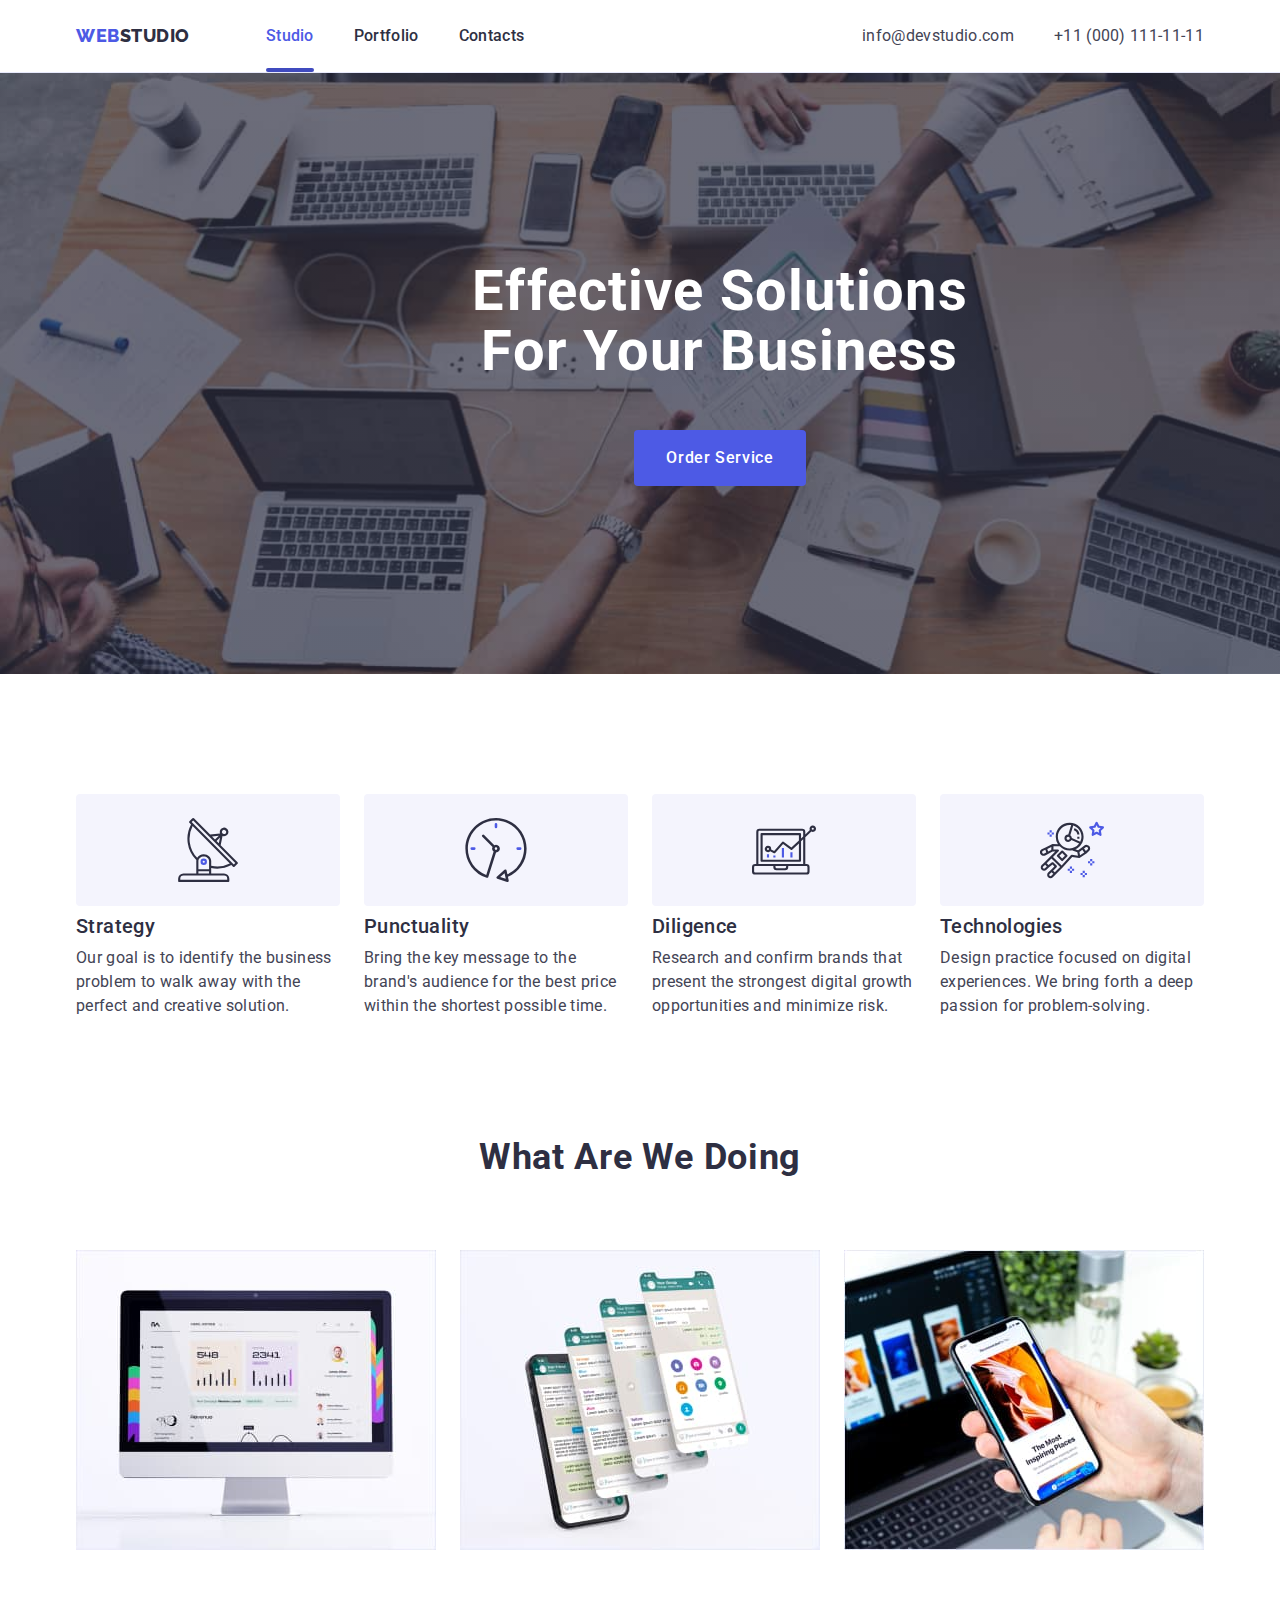
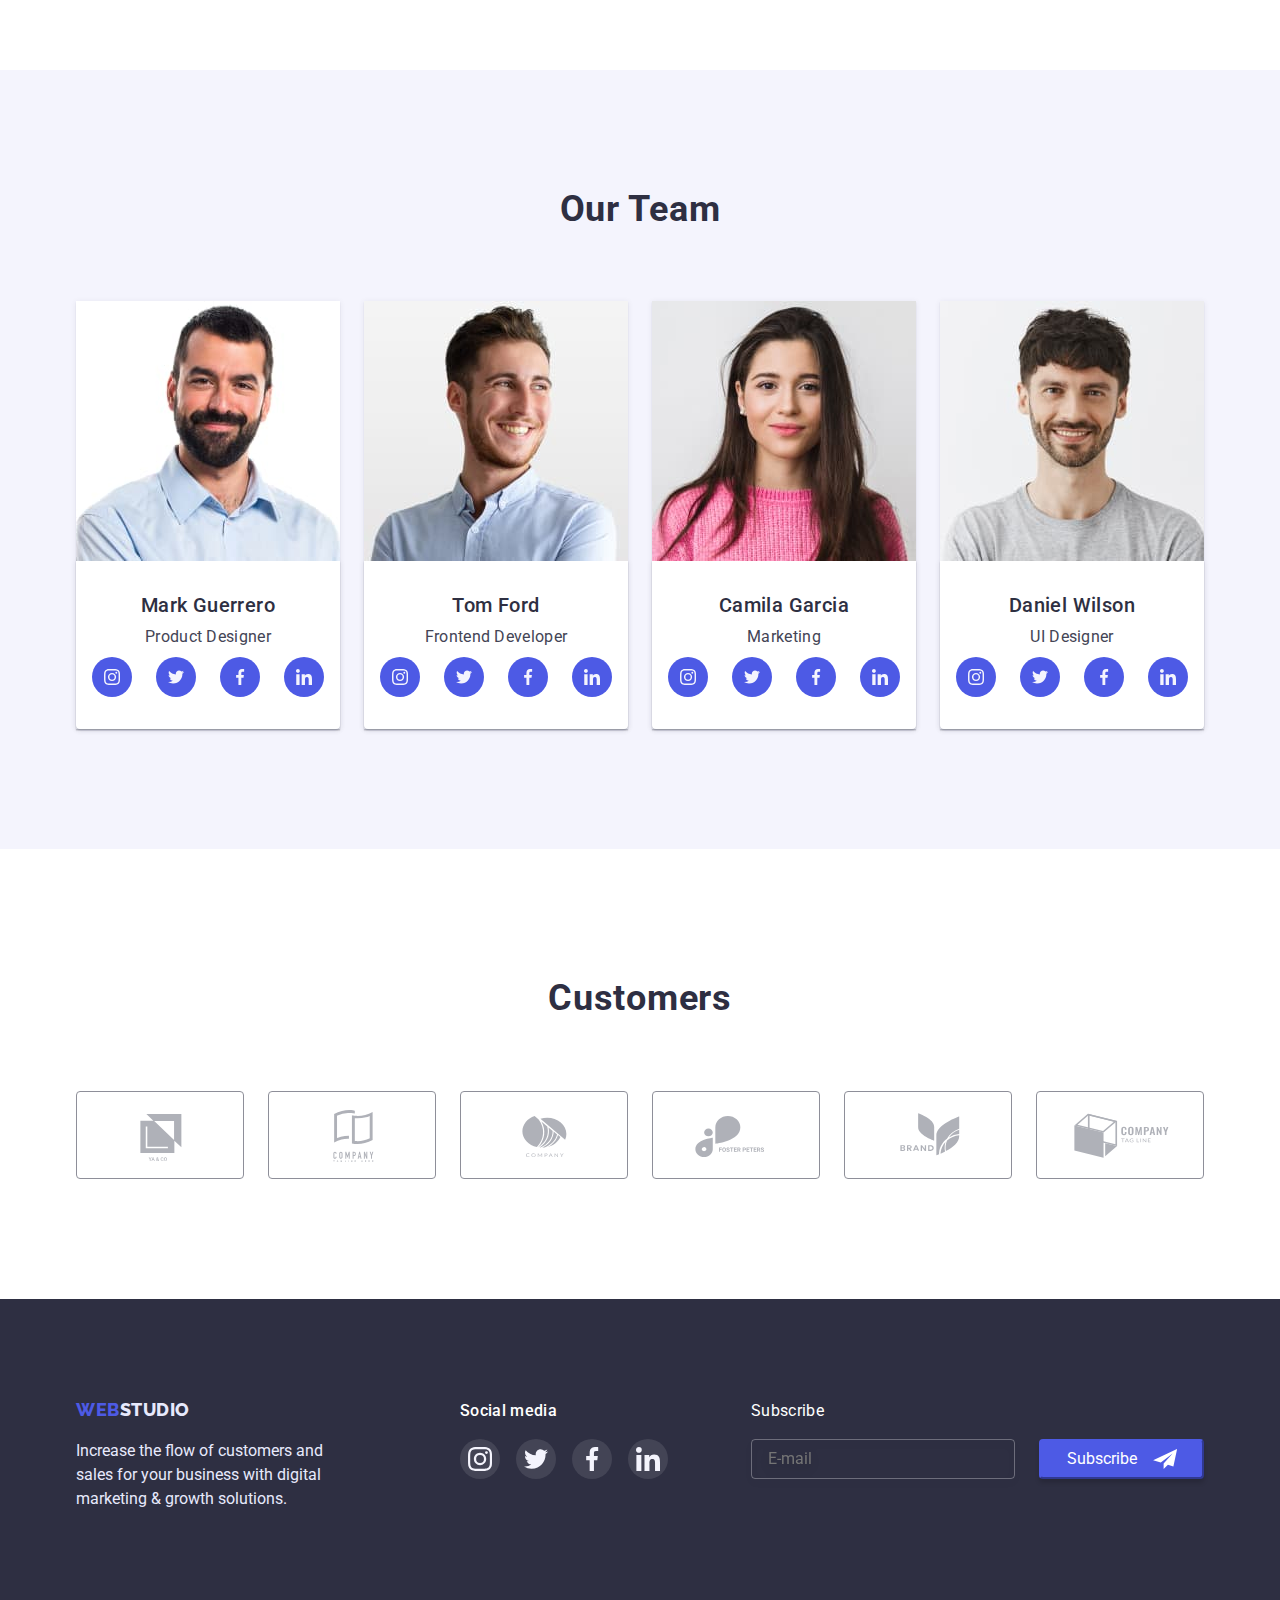
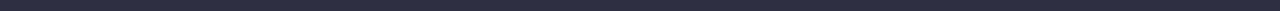
==== index.html @ dd5f3793 "Initial commit" ====
<!DOCTYPE html>
<html lang="en">

<head>
    <meta charset="UTF-8">
    <meta http-equiv="X-UA-Compatible" content="IE=edge">
    <meta name="viewport" content="width=device-width, initial-scale=1.0">
    <title>WebStudio</title>
    <link rel="preconnect" href="https://fonts.googleapis.com">
    <link rel="preconnect" href="https://fonts.gstatic.com" crossorigin>
    <link
        href="https://fonts.googleapis.com/css2?family=Raleway:wght@800&family=Roboto:wght@400;500;700;900&display=swap"
        rel="stylesheet">
    <link rel="stylesheet" href="https://cdn.jsdelivr.net/npm/modern-normalize@1.1.0/modern-normalize.min.css">
    <link rel="stylesheet" href="./css/main.css">

</head>

<body>

    <!--header-->

    <header class="header-conteniner">

        <div class="conteiner page-header-conteiner">
            <nav class="page-nav">
                <a href="./index.html" class="logo"><span class="accent">Web</span>Studio</a>
                <ul class="site-nav list">
                    <li class="menu-item">
                        <a href="./index.html" class="nav-link link current">Studio</a>
                    </li>
                    <li class="menu-item">
                        <a href="./portfolio.html" class="nav-link link">Portfolio</a>
                    </li>
                    <li class="menu-item">
                        <a href="" class="nav-link link">Contacts</a>
                    </li>
                </ul>
            </nav>

            <address class="adress">
                <ul class="contact list">
                    <li class="contact-email"><a href="mailto:info@devstudio.com"
                            class="address-link link">info@devstudio.com</a>
                    </li>
                    <li class="contact-number"><a href="tel:+110001111111" class="address-link link">+11 (000)
                            111-11-11</a>
                    </li>
                </ul>
            </address>
        </div>
    </header>

    <!-- /header-->

    <main>

        <!--hero-->
        <section class="hero">
            <div class="conteiner hero-conteiner">
                <h1 class="hero-title">Effective Solutions for Your Business</h1>
                <button type="button" class="hero-btn" data-modal-open>Order Service</button>
            </div>
        </section>
        <!-- /hero-->

        <h2 class="visually-hidden">features</h2>

        <!--features-->
        <section class="section sections-features">
            <div class="conteiner">
                <ul class="feature-list list">
                    <li class="feature-list-card">

                        <div class="features-list-link">
                            <svg class="feature-list-icon" width="64" height="64">
                                <use href="./images/icons.svg#icon-antenna-1"></use>
                            </svg>
                        </div>
                        <h3 class="title">Strategy</h3>
                        <p class="paragraph">Our goal is to identify the business
                            problem to walk away with the perfect and creative solution. </p>
                    </li>
                    <li class="feature-list-card">
                        <div class="features-list-link">
                            <svg class="feature-list-icon" width="64" height="64">
                                <use href="./images/icons.svg#icon-clock-1"></use>
                            </svg>
                        </div>
                        <h3 class="title">Punctuality</h3>
                        <p class="paragraph">Bring the key message to the brand's audience for the best price within the
                            shortest possible
                            time.
                        </p>
                    </li>
                    <li class="feature-list-card">
                        <div class="features-list-link">
                            <svg class="feature-list-icon" width="64" height="64">
                                <use href="./images/icons.svg#icon-diagram-1"></use>
                            </svg>
                        </div>
                        <h3 class="title">Diligence</h3>
                        <p class="paragraph">Research and confirm brands that present the strongest digital growth
                            opportunities and minimize
                            risk.</p>
                    </li>
                    <li class="feature-list-card">
                        <div class="features-list-link">
                            <svg class="feature-list-icon" width="64" height="64">
                                <use href="./images/icons.svg#icon-astronaut-1"></use>
                            </svg>
                        </div>
                        <h3 class="title">Technologies</h3>
                        <p class="paragraph">Design practice focused on digital experiences. We bring forth a deep
                            passion
                            for
                            problem-solving.
                        </p>
                    </li>
                </ul>
            </div>
        </section>
        <!-- /features-->

        <!--exemples-->

        <section class="section section-exemples">
            <div class="conteiner">
                <h2 class="section-title">What are we doing</h2>
                <ul class="exemples-list list">
                    <li class="exemples-card">
                        <img src="./images/personalcomputer.jpg" alt="personal-computer" width="360">
                    </li>
                    <li class="exemples-card">
                        <img src="./images/smartphone.jpg" alt="smartphone" width="360">
                    </li>
                    <li class="exemples-card">
                        <img src="./images/smartphone_in_hand.jpg" alt="hand-holding-a-phone" width="360">
                    </li>
                </ul>
            </div>
        </section>
        <!-- /exemples-->

        <!--team-->

        <section class="team-section">
            <div class="conteiner">
                <h2 class="section-title">Our Team</h2>
                <ul class="team list">
                    <li class="team-title">
                        <img src="./images/Mark.jpg" alt="Mark Guerrero" width="264">

                        <div class="team--title-wrap">
                            <h3 class="title">Mark Guerrero</h3>
                            <p class="paragraph">Product Designer</p>
                            <ul class="social-list list">
                                <li class="social-list-item">
                                    <a href="" class="social-list-link">
                                        <svg class="social-list-icon" width="16" height="16">
                                            <use href="./images/icons.svg#icon-instagram-2"></use>
                                        </svg>
                                    </a>
                                </li>
                                <li class="social-list-item">
                                    <a href="" class="social-list-link">
                                        <svg class="social-list-icon" width="16" height="16">
                                            <use href="./images/icons.svg#icon-twitter-1"></use>
                                        </svg>
                                    </a>
                                </li>
                                <li class="social-list-item">
                                    <a href="" class="social-list-link">
                                        <svg class="social-list-icon" width="16" height="16">
                                            <use href="./images/icons.svg#icon-facebook-1"></use>
                                        </svg>
                                    </a>
                                </li>
                                <li class="social-list-item">
                                    <a href="" class="social-list-link">
                                        <svg class="social-list-icon" width="16" height="16">
                                            <use href="./images/icons.svg#icon-linkedin-1"></use>
                                        </svg>
                                    </a>
                                </li>
                            </ul>
                        </div>

                    </li>
                    <li class="team-title">
                        <img src="./images/Tom_Ford.jpg" alt="Tom Ford" width="264">

                        <div class="team--title-wrap">
                            <h3 class="title">Tom Ford</h3>
                            <p class="paragraph">Frontend Developer</p>
                            <ul class="social-list list">
                                <li class="social-list-item">
                                    <a href="" class="social-list-link">
                                        <svg class="social-list-icon" width="16" height="16">
                                            <use href="./images/icons.svg#icon-instagram-2"></use>
                                        </svg>
                                    </a>
                                </li>
                                <li class="social-list-item">
                                    <a href="" class="social-list-link">
                                        <svg class="social-list-icon" width="16" height="16">
                                            <use href="./images/icons.svg#icon-twitter-1"></use>
                                        </svg>
                                    </a>
                                </li>
                                <li class="social-list-item">
                                    <a href="" class="social-list-link">
                                        <svg class="social-list-icon" width="16" height="16">
                                            <use href="./images/icons.svg#icon-facebook-1"></use>
                                        </svg>
                                    </a>
                                </li>
                                <li class="social-list-item">
                                    <a href="" class="social-list-link">
                                        <svg class="social-list-icon" width="16" height="16">
                                            <use href="./images/icons.svg#icon-linkedin-1"></use>
                                        </svg>
                                    </a>
                                </li>
                            </ul>
                        </div>

                    </li>
                    <li class="team-title">
                        <img src="./images/Camila_Garcia.jpg" alt="Camila Garcia" width="264">
                        <div class="team--title-wrap">
                            <h3 class="title ">Camila Garcia</h3>
                            <p class="paragraph">Marketing</p>
                            <ul class="social-list list">
                                <li class="social-list-item">
                                    <a href="" class="social-list-link">
                                        <svg class="social-list-icon" width="16" height="16">
                                            <use href="./images/icons.svg#icon-instagram-2"></use>
                                        </svg>
                                    </a>
                                </li>
                                <li class="social-list-item">
                                    <a href="" class="social-list-link">
                                        <svg class="social-list-icon" width="16" height="16">
                                            <use href="./images/icons.svg#icon-twitter-1"></use>
                                        </svg>
                                    </a>
                                </li>
                                <li class="social-list-item">
                                    <a href="" class="social-list-link">
                                        <svg class="social-list-icon" width="16" height="16">
                                            <use href="./images/icons.svg#icon-facebook-1"></use>
                                        </svg>
                                    </a>
                                </li>
                                <li class="social-list-item">
                                    <a href="" class="social-list-link">
                                        <svg class="social-list-icon" width="16" height="16">
                                            <use href="./images/icons.svg#icon-linkedin-1"></use>
                                        </svg>
                                    </a>
                                </li>
                            </ul>
                        </div>
                    </li>
                    <li class="team-title">
                        <img src="./images/Daniel_Wilson.jpg" alt="Daniel Wilson" width="264">
                        <div class="team--title-wrap">
                            <h3 class="title">Daniel Wilson</h3>
                            <p class="paragraph">UI Designer</p>
                            <ul class="social-list list">
                                <li class="social-list-item">
                                    <a href="" class="social-list-link">
                                        <svg class="social-list-icon" width="16" height="16">
                                            <use href="./images/icons.svg#icon-instagram-2"></use>
                                        </svg>
                                    </a>
                                </li>
                                <li class="social-list-item">
                                    <a href="" class="social-list-link">
                                        <svg class="social-list-icon" width="16" height="16">
                                            <use href="./images/icons.svg#icon-twitter-1"></use>
                                        </svg>
                                    </a>
                                </li>
                                <li class="social-list-item">
                                    <a href="" class="social-list-link">
                                        <svg class="social-list-icon" width="16" height="16">
                                            <use href="./images/icons.svg#icon-facebook-1"></use>
                                        </svg>
                                    </a>
                                </li>
                                <li class="social-list-item">
                                    <a href="" class="social-list-link">
                                        <svg class="social-list-icon" width="16" height="16">
                                            <use href="./images/icons.svg#icon-linkedin-1"></use>
                                        </svg>
                                    </a>
                                </li>

                            </ul>
                        </div>
                    </li>
                </ul>
            </div>
        </section>

        <!-- /team-->

        <!-- customers -->

        <section class="section customers">

            <div class="conteiner">
                <h2 class="section-title">Customers</h2>
                <ul class="customer-list list">
                    <li class="customers-list-item">
                        <a href="" class="customers-list-link">
                            <svg class="customers-list-icon" width="104" height="56">
                                <use href="./images/icons.svg#icon-logo-ya-co"></use>
                            </svg>
                        </a>
                    </li>
                    <li class="customers-list-item">
                        <a href="" class="customers-list-link">
                            <svg class="customers-list-icon" width="104" height="56">
                                <use href="./images/icons.svg#icon-logo-tagline"></use>
                            </svg>
                        </a>
                    </li>
                    <li class="customers-list-item">
                        <a href="" class="customers-list-link">
                            <svg class="customers-list-icon" width="104" height="56">
                                <use href="./images/icons.svg#icon-logo-company"></use>
                            </svg>
                        </a>
                    </li>
                    <li class="customers-list-item">
                        <a href="" class="customers-list-link">
                            <svg class="customers-list-icon" width="104" height="56">
                                <use href="./images/icons.svg#icon-logo-foster-peters"></use>
                            </svg>
                        </a>
                    </li>
                    <li class="customers-list-item">
                        <a href="" class="customers-list-link">
                            <svg class="customers-list-icon" width="104" height="56">
                                <use href="./images/icons.svg#icon-logo-brand"></use>
                            </svg>
                        </a>
                    </li>
                    <li class="customers-list-item">
                        <a href="" class="customers-list-link">
                            <svg class="customers-list-icon" width="104" height="56">
                                <use href="./images/icons.svg#icon-logo-tag"></use>
                            </svg>
                        </a>
                    </li>
                </ul>
            </div>

        </section>
    </main>


    <!--footer-->
    <footer class="footer">
        <div class="conteiner">
            <div class="footer-position">
                <div class="footer-studio">

                    <a href="./index.html" class="footer-logo"><span class="accent">Web</span>Studio </a>
                    <p class="footer-description">Increase the flow of customers and sales for your business with
                        digital
                        marketing &
                        growth solutions.
                    </p>
                </div>


                <div class="footer-social-media">
                    <p class="footer-paragraph">Social media</p>
                    <ul class="footer-social-list list">
                        <li class="footer-social-list-item">
                            <a href="" class="footer-social-list-link">
                                <svg class="footer-social-list-icon" width="24" height="24">
                                    <use href="./images/icons.svg#icon-instagram-2"></use>
                                </svg>
                            </a>
                        </li>
                        <li class="footer-social-list-item">
                            <a href="" class="footer-social-list-link">
                                <svg class="footer-social-list-icon" width="24" height="24">
                                    <use href="./images/icons.svg#icon-twitter-1"></use>
                                </svg>
                            </a>
                        </li>
                        <li class="footer-social-list-item">
                            <a href="" class="footer-social-list-link">
                                <svg class="footer-social-list-icon" width="24" height="24">
                                    <use href="./images/icons.svg#icon-facebook-1"></use>
                                </svg>
                            </a>
                        </li>
                        <li class="footer-social-list-item">
                            <a href="" class="footer-social-list-link">
                                <svg class="footer-social-list-icon" width="24" height="24">
                                    <use href="./images/icons.svg#icon-linkedin-1"></use>
                                </svg>
                            </a>
                        </li>
                    </ul>
                </div>



                <form class="footer-modal-form">
                    <p class="footer-modal-form-title">Subscribe</p>


                    <span class="footer-modal-form-wrapper">
                        <label class="footer-modal-form-feald">
                            <input type="email" name="user_email" class="footer-modal-form-input" placeholder="E-mail"
                                required pattern="[^@\s]+@[^@\s]+\.[^@\s]+" title="Invalid email address">
                        </label>

                        <button type="submit" class="footer-modal-form-submit">Subscribe<svg
                                class="footer-modal-form-icon" width="24" height="20">
                                <use href="./images/icons.svg#icon-footer-send"></use>
                            </svg>
                        </button>


                    </span>

                </form>
            </div>
        </div>
    </footer>

    <!-- /footer-->

    <!-- modal -->

    <div class="backdrop is-hidden" data-modal>
        <div class="modal">
            <button type="button" class="modal-close-btn" data-modal-close>
                <svg class="modal-close-btn-icon" width="8" height="8">
                    <use href="./images/icons.svg#icon-close-btn"></use>
                </svg>
            </button>

            <form class="modal-form">
                <p class="modal-form-title">Leave your contacts and we will call you back</p>
                <label class="modal-form-feald">
                    <span class="modal-form-descr">Name</span>
                    <span class="modal-form-input-wrapper">
                        <input type="text" name="user_name" class="modal-form-input" required pattern="[a-zA-Z]"
                            minlength="2">
                        <svg class="modal-form-icon" width="18" height="24">
                            <use href="./images/icons.svg#icon-name"></use>
                        </svg>
                    </span>
                </label>

                <label class="modal-form-feald">
                    <span class="modal-form-descr">Phone</span>

                    <span class="modal-form-input-wrapper">
                        <input type="tel" name="user_phone" class="modal-form-input" required
                            pattern="[0-9]{3}-[0-9]{3}-[0-9]{3}" title="xxx-xxx-xxx">
                        <svg class="modal-form-icon" width="18" height="24">
                            <use href="./images/icons.svg#icon-phone"></use>
                        </svg>
                    </span>
                </label>

                <label class="modal-form-feald">
                    <span class="modal-form-descr">Email</span>
                    <span class="modal-form-input-wrapper">
                        <input type="email" name="user_email" class="modal-form-input" required
                            pattern="[^@\s]+@[^@\s]+\.[^@\s]+" title="Invalid email address">
                        <svg class="modal-form-icon" width="18" height="24">
                            <use href="./images/icons.svg#icon-email"></use>
                        </svg>
                    </span>
                </label>

                <label class="modal-form-feald">
                    <span class="modal-form-descr">Comment</span>
                    <textarea name="user_massage" class="modal-form-massage" placeholder="Text input"></textarea>
                </label>

                <input id="user-policy" type="checkbox" name="user_policy" class="modal-form-check">
                <label for="user-policy" class="modal-form-check-descr">I accept the terms and conditions of the&nbsp;
                    <a class="user-policy-link" href="">Privacy
                        Policy</a>
                </label>
                <button type="submit" class="modal-form-submit">Send</button>
            </form>

        </div>
    </div>

    <script src="./js/modal.js"></script>
</body>

</html>
---- css/main.css ----
:root {
  --primary-text-color: #2e2f42;
  --title-text-color: #434455;
  --accent-color: #4d5ae5;
  --additional-color: #e7e9fc;
  --background-color: #2e2f42;
  --primary-white-color: #ffffff;
  --filtr-btn-color: #404bbf;
  --filtr-btn-text-color: #4d5ae5;
  --social-list-icon-color: #f4f4fd;
  --social-list-link-color: #31d0aa;
  --customers-border-color: #8e8f99;
  --svg-icon-color: #afb1b8;
  --background-color-modal: rgba(46, 47, 66, 0.4);

  --timing-function: 250ms cubic-bezier(0.4, 0, 0.2, 1);
}

h1,
h2,
h3,
h4,
h5 {
  margin-top: 0;
  margin-bottom: 0;
}

p,
ul {
  margin-top: 0;
  margin-bottom: 0;
  padding-left: 0;
}

img {
  display: block;
  max-width: 100%;
  height: auto;
}

button {
  cursor: pointer;
}

body {
  background-color: var(--primary-white-color);
  color: var(--title-text-color);

  font-family: Roboto, sans-serif;
  font-size: 16px;
  line-height: 1.5;
}

/*header*/

.conteiner {
  width: 1158px;
  margin-left: auto;
  margin-right: auto;
  padding: 0 15px;
}

.nav-link {
  padding-top: 24px;
  padding-bottom: 24px;
  display: block;
  position: relative;
  color: var(--primary-text-color);
}

.current.nav-link::after {
  content: "";
  position: absolute;
  left: 0;
  bottom: 0;
  display: block;
  width: 100%;
  height: 4px;
  border-radius: 2px;
  color: var(--accent-color);
  background-color: var(--filtr-btn-color);
  transition: background-color var(--timing-function);
}

.current.nav-link {
  color: var(--accent-color);
}

.address-link {
  padding-top: 24px;
  padding-bottom: 24px;
  display: block;
  position: relative;
}

.header-conteniner {
  border-bottom: 1px solid #e7e9fc;
  box-shadow: 0px 2px 1px rgba(46, 47, 66, 0.08),
    0px 1px 1px rgba(46, 47, 66, 0.16), 0px 1px 6px rgba(46, 47, 66, 0.08);
}

.page-header-conteiner {
  display: flex;
  align-items: center;
}
.page-nav {
  display: flex;
  align-items: center;
}

/*logo*/

.accent {
  color: var(--accent-color);
}

.logo {
  margin-right: 76px;
  color: var(--primary-text-color);
  font-family: Raleway, sans-serif;

  font-weight: 800;
  font-size: 18px;
  line-height: 1.33;
  letter-spacing: 0.03em;
  text-decoration: none;
  text-transform: uppercase;
  transition: color var(--timing-function);
}

.menu-item:not(:last-child) {
  margin-right: 40px;
}

.logo:hover,
.logo:focus {
  color: var(--accent-color);
}

/* site-nav */

.site-nav {
  display: flex;
  align-items: center;
}
.adress {
  margin-left: auto;
}

.contact {
  margin-left: auto;
  display: flex;
  align-items: center;
}

.contact-email {
  margin-left: auto;
  margin-right: 40px;
}

.list {
  list-style: none;
}

.nav {
  text-decoration: none;
}

.site-nav .link {
  font-weight: 500;
  font-size: 16px;
  line-height: 1.5;
  letter-spacing: 0.02em;
  text-decoration: none;
  transition: color var(--timing-function);
}

.site-nav .link:hover,
.site-nav .link:focus {
  color: var(--accent-color);
}

.adress {
  font-style: normal;
}

.contact .link {
  color: var(--title-text-color);

  font-size: 16px;
  line-height: 1.5;
  letter-spacing: 0.02em;
  text-decoration: none;
  transition: color var(--timing-function);
}

.contact .link:hover,
.contact .link:focus {
  color: var(--accent-color);
}

/*hero*/

/*.hero-conteiner {
  display: flex;
  flex-wrap: wrap;
  padding-left: auto;
  padding-right: auto;
}*/

.hero {
  width: 1440px;
  margin: 0 auto;
  background-position: center;
  background-repeat: no-repeat;
  padding-top: 188px;
  padding-bottom: 188px;
  background-color: var(--background-color);
  background-image: linear-gradient(
      rgba(46, 47, 66, 0.7),
      rgba(46, 47, 66, 0.7)
    ),
    url(../images/hero-img.jpg);
  background-size: cover;
  background-color: #2e2f42b2;
}

.hero-title {
  margin-left: auto;
  margin-right: auto;
  margin-bottom: 48px;
  color: var(--primary-white-color);
  width: 496px;
  font-size: 56px;
  line-height: 1.08;
  letter-spacing: 0.02em;
  text-align: center;
  text-transform: capitalize;
}

.hero-btn {
  display: block;
  margin: 0 auto;
  border-radius: 4px;
  padding: 16px 32px;

  color: var(--primary-white-color);
  background-color: #4d5ae5;

  font-weight: 500;
  font-size: 16px;
  line-height: 1.5;
  letter-spacing: 0.04em;
  font-family: inherit;
  border: none;
  transition: color 250ms cubic-bezier(0.4, 0, 0.2, 1),
    background-color 250ms cubic-bezier(0.4, 0, 0.2, 1);
}

.hero-btn:hover,
.hero-btn:focus {
  background-color: var(--filtr-btn-color);
}

/*features*/

.features-list-link {
  display: flex;
  justify-content: center;
  align-items: center;
  width: 264px;
  height: 112px;
  border-radius: 4px;
  margin-bottom: 8px;
  background-color: var(--social-list-icon-color);
}

.feature-list {
  display: flex;
  gap: 24px;
}

.title {
  margin-bottom: 8px;
}

.feature-list .paragraph {
  font-size: 16px;
  line-height: 1.5;
  letter-spacing: 0.02em;
}

/* .feature-list-card {
  flex-basis: calc((100%-72px) / 4);
} */

.sections-features {
  padding-top: 120px;
  padding-bottom: 120px;
}

.section .title,
.team .title {
  color: var(--primary-text-color);
  font-weight: 500;
  font-size: 20px;
  line-height: 1.2;
  letter-spacing: 0.02em;
}

/*exemples*/

.exemples-list {
  display: flex;
  flex-wrap: wrap;
  gap: 24px;
}
/* .exemples-card:not(:nth-child(3n)) {
  margin-right: 24px;
} */

.exemples-card {
  width: 360px;
}

.section-exemples {
  padding-bottom: 120px;
}

/*team*/

.team {
  display: flex;
  flex-wrap: wrap;
  gap: 24px;
}
/*
.team-title:not(:nth-child(4n)) {
  margin-right: 24px;
}
*/
.section-title {
  margin-bottom: 72px;
  color: var(--primary-text-color);

  font-size: 36px;
  line-height: 1.1;
  letter-spacing: 0.02em;
  text-align: center;
  text-transform: capitalize;
}

.team-section {
  padding-top: 120px;
  padding-bottom: 120px;
  background-color: #f4f4fd;
}
.team-title {
  width: 264px;
  border-radius: 0px 0px 4px 4px;
  background-color: var(--primary-white-color);
  box-shadow: 0px 1px 6px rgba(46, 47, 66, 0.08),
    0px 1px 1px rgba(46, 47, 66, 0.16), 0px 2px 1px rgba(46, 47, 66, 0.08);
  text-align: center;
}
.team .paragraph {
  font-size: 16px;
  line-height: 1.5;
  letter-spacing: 0.02em;
}

.team--title-wrap {
  padding: 32px 16px;
  box-shadow: 0px 1px 6px rgba(46, 47, 66, 0.08),
    0px 1px 1px rgba(46, 47, 66, 0.16), 0px 2px 1px rgba(46, 47, 66, 0.08);
}

.social-list {
  display: flex;
  justify-content: center;
  gap: 24px;
  margin-top: 8px;
}

.social-list-link {
  display: flex;
  justify-content: center;
  align-items: center;
  width: 40px;
  height: 40px;
  border-radius: 50%;
  background-color: var(--accent-color);
  transition: background-color var(--timing-function);
}

.social-list-icon {
  fill: var(--social-list-icon-color);
}

.social-list-link:hover,
.social-list-link:focus {
  background-color: var(--filtr-btn-color);
}

/* customers */

.customers {
  padding-top: 130px;
  padding-bottom: 120px;
}

.customer-list {
  display: flex;
  gap: 24px;
}

.customers-list-link {
  display: flex;
  justify-content: center;
  align-items: center;
  width: 168px;
  height: 88px;
  color: var(--customers-border-color);
  border: 1px solid #8e8f99;
  border-radius: 4px;
  transition: border-color var(--timing-function);
}
.customers-list-icon {
  fill: var(--svg-icon-color);
  transition: fill var(--timing-function);
}

.customers-list-link:hover,
.customers-list-link:focus {
  border-color: var(--filtr-btn-color);
}

.customers-list-link:hover .customers-list-icon,
.customers-list-link:focus .customers-list-icon {
  fill: var(--filtr-btn-color);
}

/*footer*/

.footer-position {
  display: flex;
}
.footer-studio {
  margin-right: 120px;
}

.footer-social-list {
  display: flex;
  margin-top: 16px;
  justify-content: flex-start;
  gap: 16px;
}

.footer-paragraph {
  font-weight: 500;
  font-size: 16px;
  line-height: 1.5;
  letter-spacing: 0.02em;
  color: var(--primary-white-color);
}

.footer-social-list-link {
  display: flex;
  justify-content: center;
  align-items: center;
  width: 40px;
  height: 40px;
  border-radius: 50%;
  background-color: rgba(255, 255, 255, 0.1);
  transition: background-color var(--timing-function);
}

.footer-social-list-link:hover,
.footer-social-list-link:focus {
  background-color: var(--social-list-link-color);
}

.footer-social-list-icon {
  fill: var(--social-list-icon-color);
}

.footer {
  padding-top: 100px;
  padding-bottom: 100px;
  background-color: var(--background-color);
}

.footer-logo {
  margin-bottom: 16px;
  color: var(--additional-color);

  font-family: Raleway;

  font-weight: 800;
  font-size: 18px;
  line-height: 1.16;
  letter-spacing: 0.03em;

  text-decoration: none;
  text-transform: uppercase;
  transition: color var(--timing-function);
}

.footer-logo:hover,
.footer-logo:focus {
  color: var(--accent-color);
}

.footer-description {
  margin-top: 16px;
  color: var(--additional-color);
  width: 264px;
}

/*portfolio*/

.section-portfolio {
  padding-top: 96px;
  padding-bottom: 120px;
}

.filtr-btn {
  display: flex;
  margin-bottom: 72px;
  gap: 24px;
  justify-content: center;
  transition: var(--timing-function);
}

.btn {
  transition: var(--timing-function);
}

.filtr-btn .link:hover,
.filtr-btn .link:focus {
  border-color: var(--filtr-btn-color);
  background-color: var(--filtr-btn-color);
  color: var(--primary-white-color);
  box-shadow: 0px 3px 1px rgba(0, 0, 0, 0.1), 0px 2px 1px rgba(0, 0, 0, 0.08),
    0px 2px 2px rgba(0, 0, 0, 0.12);
}

.filtr-btn .link {
  color: var(--filtr-btn-text-color);
  background-color: #f4f4fd;

  border: 1px solid #e7e9fc;
  border-radius: 4px;
  padding: 12px 24px;
  font-weight: 500;
  font-size: 16px;
  line-height: 1.5;
  letter-spacing: 0.04em;
  font-family: inherit;
  transition: var(--timing-function);
}

.visually-hidden {
  position: absolute;
  white-space: nowrap;
  width: 1px;
  height: 1px;
  overflow: hidden;
  border: 0;
  padding: 0;
  clip: rect(0 0 0 0);
  clip-path: inset(50%);
  margin: -1px;
}

.portfolio {
  display: flex;
  flex-wrap: wrap;
  column-gap: 24px;
  row-gap: 48px;
}

/*.portfolio-title:not(:nth-child(3n)) {
  margin-right: 24px;
}

.portfolio-title:not(:nth-last-child(-n + 3)) {
  margin-bottom: 48px;
}
*/
/* .portfolio-title {
  flex-basis: calc((100%-144) / 9);
} */

.portfolio-title {
  width: 360px;
}

.portfolio .title {
  color: var(--primary-text-color);
}

.portfolio-title-wrap {
  border: 1px solid #e7e9fc;
  border-top: none;
  padding: 32px 16px;
}

.portfolio-link {
  display: block;
  transition: var(--timing-function);
}

.portfolio-link:hover,
.portfolio-link:focus {
  box-shadow: 0px 1px 6px rgba(46, 47, 66, 0.08),
    0px 1px 1px rgba(46, 47, 66, 0.16), 0px 2px 1px rgba(46, 47, 66, 0.08);
}

.portfolio .link {
  text-decoration: none;
}

.portfolio-link-wrapper {
  position: relative;
  overflow: hidden;
}

.overlay {
  content: "";
  position: absolute;
  left: 0;
  top: 0;
  width: 100%;
  height: 100%;
  overflow: auto;
  transform: translate(0, 100%);
  font-size: 16px;
  line-height: 1.5;
  letter-spacing: 0.02em;

  color: var(--social-list-icon-color);
  padding: 40px 32px;
  transition: transform var(--timing-function);

  background-color: var(--accent-color);
}

.portfolio-link:hover .overlay,
.portfolio-link:focus .overlay {
  transform: translate(0, 0);
}

.filtr-btn .btn {
  cursor: pointer;
}
.portfolio .paragraph {
  color: var(--title-text-color);

  font-size: 16px;
  line-height: 1.5;
  letter-spacing: 0.02em;
}

/* modal */

.backdrop {
  position: fixed;
  top: 0;
  left: 0;
  z-index: 100;
  width: 100%;
  height: 100%;
  background-color: var(--background-color-modal);

  transition: opacity 250ms cubic-bezier(0.29, 0.73, 0.92, 0.35),
    visibility 250ms cubic-bezier(0.29, 0.73, 0.92, 0.35);
}

.backdrop.is-hidden {
  opacity: 0;
  visibility: hidden;
  pointer-events: none;
}

.modal {
  position: absolute;

  position: absolute;
  top: 50%;
  left: 50%;
  transform: translate(-50%, -50%);
  width: 408px;
  height: 620px;
  background-color: #fcfcfc;
  box-shadow: 0px 1px 1px rgba(0, 0, 0, 0.14), 0px 1px 3px rgba(0, 0, 0, 0.12),
    0px 2px 1px rgba(0, 0, 0, 0.2);
  border-radius: 4px;
  padding: 72px 24px 24px 24px;
}

.modal-close-btn {
  position: absolute;
  top: 24px;
  right: 24px;
  display: flex;
  justify-content: center;
  align-items: center;
  width: 24px;
  height: 24px;
  border-radius: 50%;

  background-color: #e7e9fc;
  border: 1px solid rgba(0, 0, 0, 0.1);
  transition: background-color var(--timing-function),
    border-color var(--timing-function);
}

.modal-close-btn-icon {
  transition: fill var(--timing-function);
}

.modal-close-btn:hover,
.modal-close-btn:focus {
  background-color: var(--filtr-btn-color);
  border-color: var(--filtr-btn-color);
}

.modal-close-btn:hover .modal-close-btn-icon,
.modal-close-btn:focus .modal-close-btn-icon {
  fill: var(--primary-white-color);
}

/* modal-form */

.modal-form {
  display: flex;
  flex-direction: column;
}
.modal-form-title {
  font-weight: 500;
  font-size: 16px;
  line-height: 1.5;
  text-align: center;
  letter-spacing: 0.02em;
  margin-bottom: 21px;
  color: var(--background-color);
}
.modal-form-feald {
  margin-bottom: 19px;
}
.modal-form-descr {
  display: block;
  font-size: 12px;
  line-height: 1.16;
  letter-spacing: 0.04em;
  color: var(--customers-border-color);
  margin-bottom: 4px;
}

.modal-form-input {
  width: 100%;
  height: 40px;
  padding-left: 38px;
  border: 1px solid rgba(33, 33, 33, 0.2);
  border-radius: 4px;
  color: var(--title-text-color);
  transition: border-color var(--timing-function);
}

.modal-form-input:focus {
  outline: none;
  border-color: var(--filtr-btn-text-color);
}

.modal-form-input-wrapper {
  display: block;
  position: relative;
}

.modal-form-icon {
  position: absolute;
  display: block;
  top: 50%;
  transform: translateY(-50%);
  left: 16px;
  transition: fill var(--timing-function);
}

.modal-form-input:focus + .modal-form-icon {
  fill: var(--filtr-btn-text-color);
}

.modal-form-massage {
  display: block;
  font-size: 12px;
  line-height: 1.16;
  letter-spacing: 0.04em;

  color: var(--title-text-color);

  resize: none;
  width: 100%;
  height: 120px;
  padding: 8px 16px;
  border-radius: 4px;
  transition: border-color var(--timing-function);
}

.modal-form-massage:focus {
  outline: none;
  border-color: var(--filtr-btn-text-color);
}

.modal-form-check {
  -webkit-appearance: none;
  -moz-appearance: none;
  appearance: none;
  position: absolute;
}

.modal-form-check-descr::before {
  display: block;
  display: flex;
  align-content: center;
  width: 16px;
  height: 16px;
  content: "";
  border: 1.25px solid var(--background-color);
  border-radius: 2px;
  cursor: pointer;
  margin-right: 8px;
}

.modal-form-check:checked + .modal-form-check-descr::before {
  background-color: var(--filtr-btn-color);
  border-color: var(--filtr-btn-color);
  background-image: url("../images/vector.svg");
  background-size: auto;
  background-position: center;
  background-repeat: no-repeat;
}

.modal-form-check:hover + .modal-form-check-descr::before {
  border-color: var(--filtr-btn-color);
}

.modal-form-check {
}
.modal-form-check-descr {
  display: flex;
  align-items: center;
  font-size: 12px;
  line-height: 1.16;
  letter-spacing: 0.04em;
  color: var(--title-text-color);
  margin-bottom: 24px;
}
.modal-form-submit {
  align-self: center;
  min-width: 169px;
  min-height: 56px;
  display: block;
  margin: 0 auto;
  border-radius: 4px;
  padding: 16px 32px;

  color: var(--primary-white-color);
  background-color: #4d5ae5;

  font-weight: 500;
  font-size: 16px;
  line-height: 1.5;
  letter-spacing: 0.04em;
  font-family: inherit;
  border: none;
  box-shadow: 0px 4px 4px rgba(0, 0, 0, 0.15);
  transition: color 250ms cubic-bezier(0.4, 0, 0.2, 1),
    background-color 250ms cubic-bezier(0.4, 0, 0.2, 1);
}

.modal-form-submit:hover,
.modal-form-submit:focus {
  background-color: var(--filtr-btn-color);
}

.user-policy-link {
  font-size: 12px;
  line-height: 1.33;
  letter-spacing: 0.04em;
  text-decoration-line: underline;
  color: var(--accent-color);
}

/* footer-modal-form */

.footer-modal-form {
  margin-left: auto;
}
.footer-modal-form-title {
  font-size: 16px;
  line-height: 1.5;
  letter-spacing: 0.02em;
  color: var(--primary-white-color);
  margin-bottom: 16px;
}
.footer-modal-form-feald {
  display: flex;
  margin-right: 24px;
}
.footer-modal-form-input {
  width: 264px;
  height: 40px;
  padding-left: 16px;

  border: 1px solid rgba(255, 255, 255, 0.3);
  filter: drop-shadow(0px 4px 4px rgba(0, 0, 0, 0.15));
  border-radius: 4px;
  color: var(--primary-white-color);
  background-color: transparent;
  transition: border-color var(--timing-function);
}

.footer-modal-form-input:focus {
  outline: none;
  border-color: var(--filtr-btn-text-color);
}

.footer-modal-form-wrapper {
  display: flex;
}

.footer-modal-form-submit {
  display: flex;
  justify-content: center;
  align-items: center;
  width: 165px;
  height: 40px;
  padding: 8px 24px;
  gap: 16px;
  color: var(--primary-white-color);
  background-color: var(--accent-color);
  border-color: var(--accent-color);
  border-radius: 4px;
  box-shadow: 0px 4px 4px rgba(0, 0, 0, 0.15);
  transition: color 250ms cubic-bezier(0.4, 0, 0.2, 1),
    background-color 250ms cubic-bezier(0.4, 0, 0.2, 1);
}

.footer-modal-form-submit:hover,
.footer-modal-form-submit:focus {
  background-color: var(--filtr-btn-color);
  border-color: var(--filtr-btn-color);
}
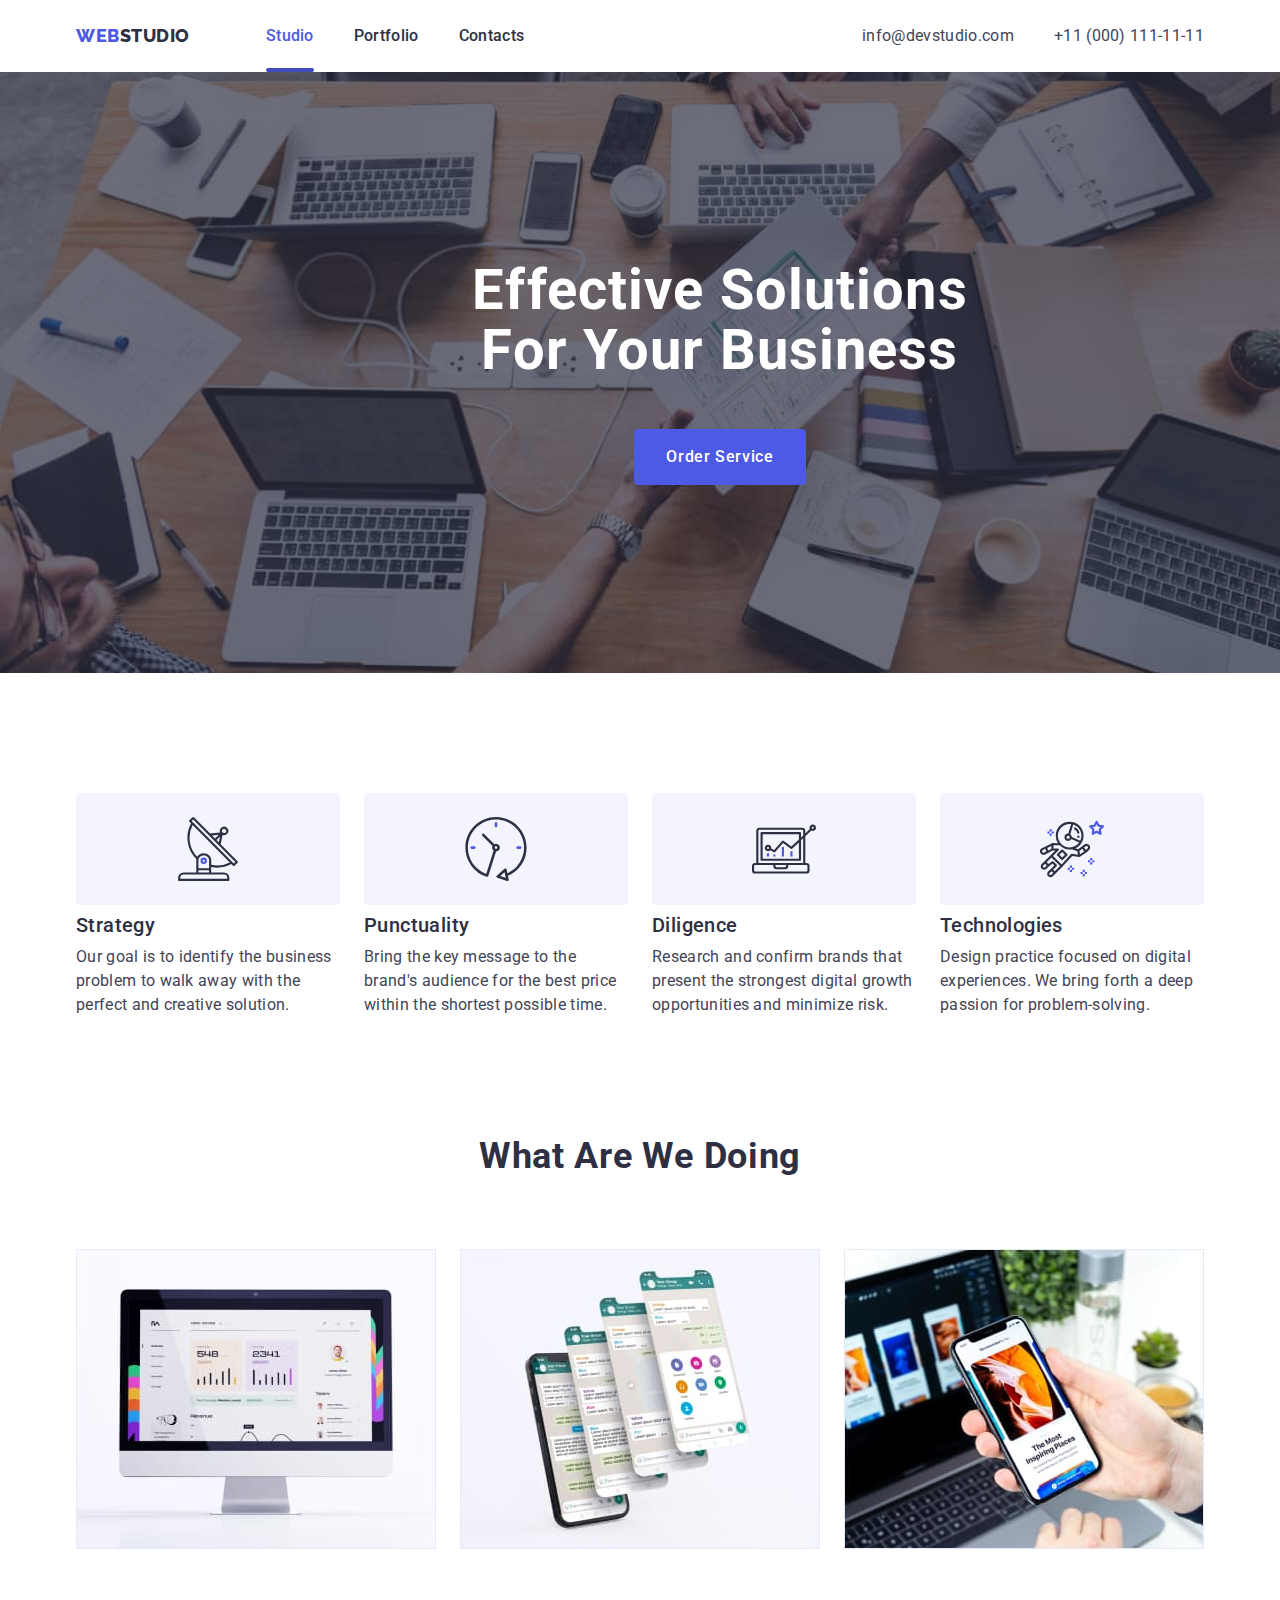
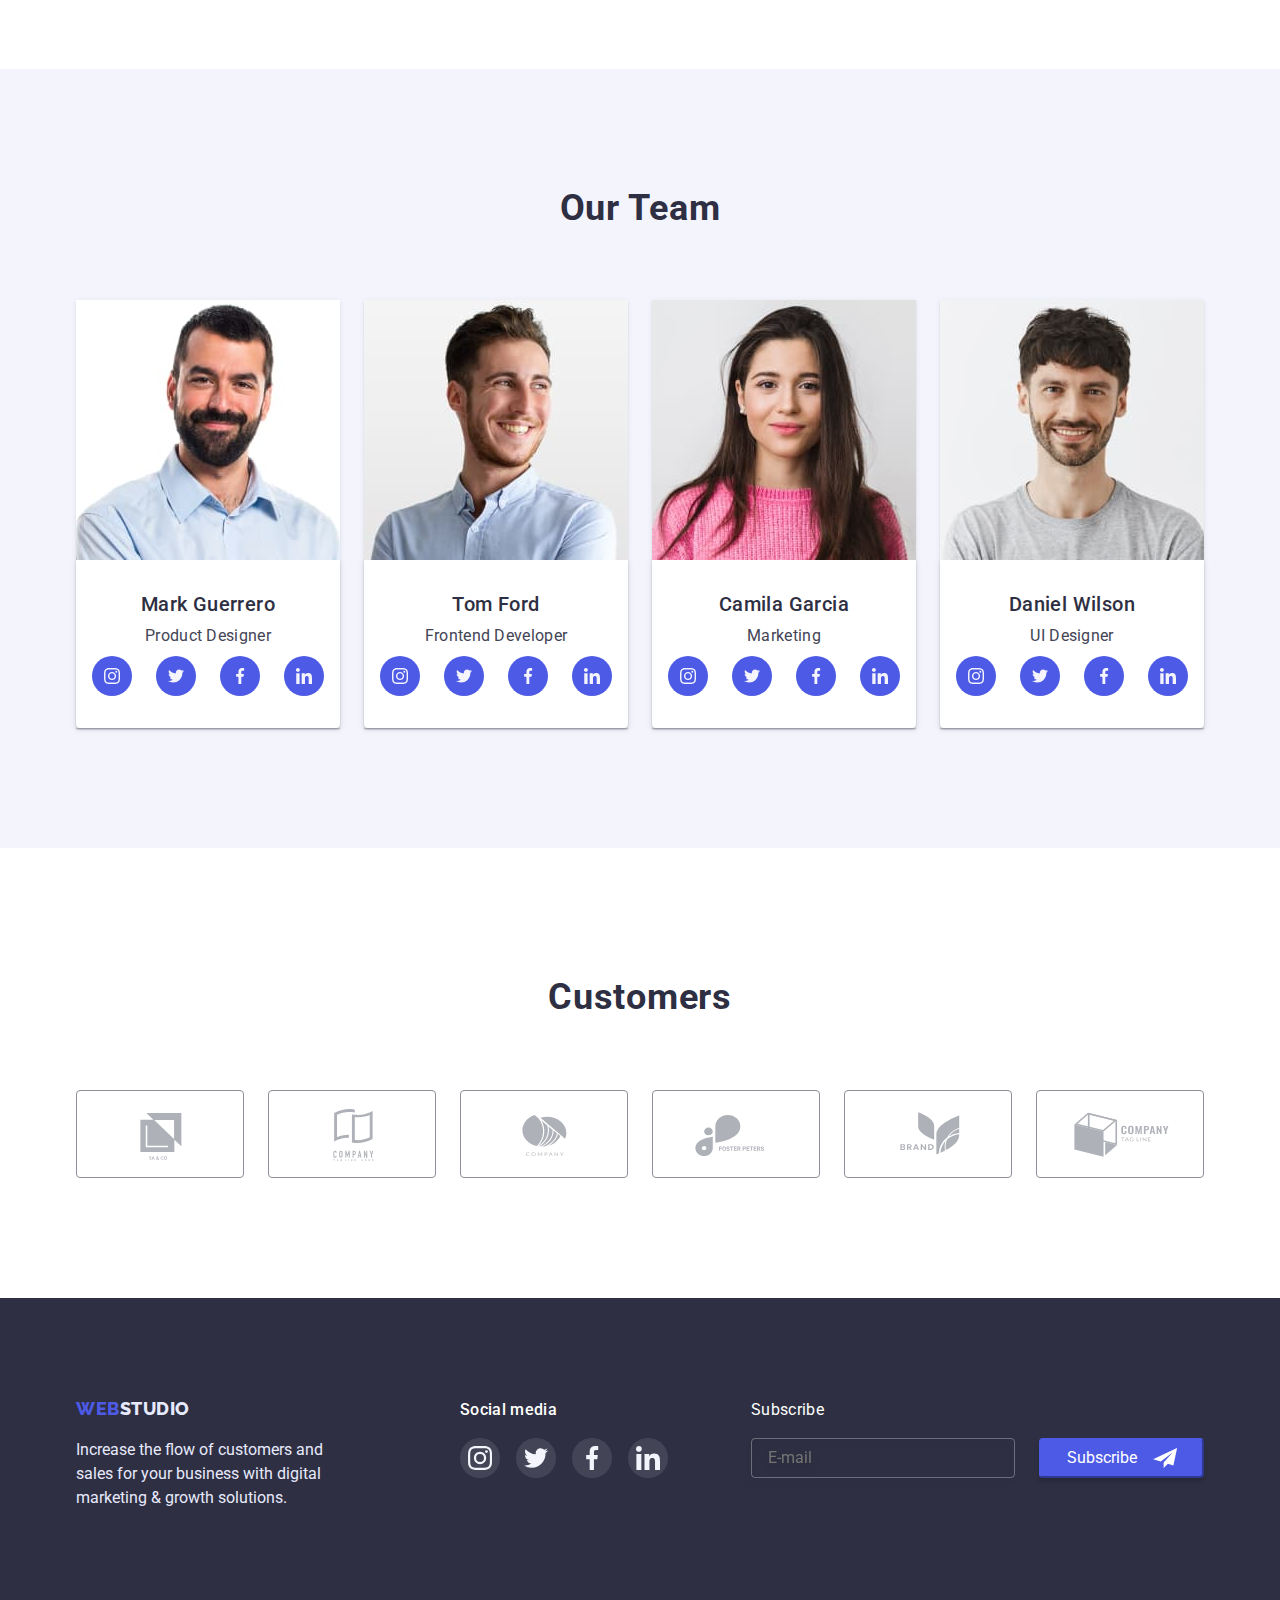
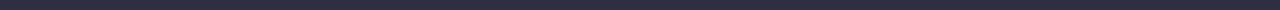
==== commit 0da4a45e: "css" ====
--- a/index.html
+++ b/index.html
@@ -20,9 +20,9 @@
 
     <!--header-->
 
-    <header class="header-conteniner">
-
-        <div class="conteiner page-header-conteiner">
+    <header class="header-contaniner">
+
+        <div class="container page-header-container">
             <nav class="page-nav">
                 <a href="./index.html" class="logo"><span class="accent">Web</span>Studio</a>
                 <ul class="site-nav list">
@@ -57,7 +57,7 @@
 
         <!--hero-->
         <section class="hero">
-            <div class="conteiner hero-conteiner">
+            <div class="container hero-container">
                 <h1 class="hero-title">Effective Solutions for Your Business</h1>
                 <button type="button" class="hero-btn" data-modal-open>Order Service</button>
             </div>
@@ -68,12 +68,12 @@
 
         <!--features-->
         <section class="section sections-features">
-            <div class="conteiner">
-                <ul class="feature-list list">
-                    <li class="feature-list-card">
+            <div class="container">
+                <ul class="features-list list">
+                    <li class="features-list-card">
 
                         <div class="features-list-link">
-                            <svg class="feature-list-icon" width="64" height="64">
+                            <svg class="features-list-icon" width="64" height="64">
                                 <use href="./images/icons.svg#icon-antenna-1"></use>
                             </svg>
                         </div>
@@ -81,9 +81,9 @@
                         <p class="paragraph">Our goal is to identify the business
                             problem to walk away with the perfect and creative solution. </p>
                     </li>
-                    <li class="feature-list-card">
+                    <li class="features-list-card">
                         <div class="features-list-link">
-                            <svg class="feature-list-icon" width="64" height="64">
+                            <svg class="features-list-icon" width="64" height="64">
                                 <use href="./images/icons.svg#icon-clock-1"></use>
                             </svg>
                         </div>
@@ -93,9 +93,9 @@
                             time.
                         </p>
                     </li>
-                    <li class="feature-list-card">
+                    <li class="features-list-card">
                         <div class="features-list-link">
-                            <svg class="feature-list-icon" width="64" height="64">
+                            <svg class="features-list-icon" width="64" height="64">
                                 <use href="./images/icons.svg#icon-diagram-1"></use>
                             </svg>
                         </div>
@@ -104,9 +104,9 @@
                             opportunities and minimize
                             risk.</p>
                     </li>
-                    <li class="feature-list-card">
+                    <li class="features-list-card">
                         <div class="features-list-link">
-                            <svg class="feature-list-icon" width="64" height="64">
+                            <svg class="features-list-icon" width="64" height="64">
                                 <use href="./images/icons.svg#icon-astronaut-1"></use>
                             </svg>
                         </div>
@@ -125,17 +125,17 @@
         <!--exemples-->
 
         <section class="section section-exemples">
-            <div class="conteiner">
+            <div class="container">
                 <h2 class="section-title">What are we doing</h2>
                 <ul class="exemples-list list">
                     <li class="exemples-card">
-                        <img src="./images/personalcomputer.jpg" alt="personal-computer" width="360">
+                        <img src="./images/personalcomputer@1x.jpg" alt="personal-computer" width="360">
                     </li>
                     <li class="exemples-card">
-                        <img src="./images/smartphone.jpg" alt="smartphone" width="360">
+                        <img src="./images/smartphone@1x.jpg" alt="smartphone" width="360">
                     </li>
                     <li class="exemples-card">
-                        <img src="./images/smartphone_in_hand.jpg" alt="hand-holding-a-phone" width="360">
+                        <img src="./images/smartphone_in_hand@1x.jpg" alt="hand-holding-a-phone" width="360">
                     </li>
                 </ul>
             </div>
@@ -145,11 +145,11 @@
         <!--team-->
 
         <section class="team-section">
-            <div class="conteiner">
+            <div class="container">
                 <h2 class="section-title">Our Team</h2>
                 <ul class="team list">
                     <li class="team-title">
-                        <img src="./images/Mark.jpg" alt="Mark Guerrero" width="264">
+                        <img src="./images/Mark@1x.jpg" alt="Mark Guerrero" width="264">
 
                         <div class="team--title-wrap">
                             <h3 class="title">Mark Guerrero</h3>
@@ -188,7 +188,7 @@
 
                     </li>
                     <li class="team-title">
-                        <img src="./images/Tom_Ford.jpg" alt="Tom Ford" width="264">
+                        <img src="./images/Tom_Ford@1x.jpg" alt="Tom Ford" width="264">
 
                         <div class="team--title-wrap">
                             <h3 class="title">Tom Ford</h3>
@@ -227,7 +227,7 @@
 
                     </li>
                     <li class="team-title">
-                        <img src="./images/Camila_Garcia.jpg" alt="Camila Garcia" width="264">
+                        <img src="./images/Camila_Garcia@1x.jpg" alt="Camila Garcia" width="264">
                         <div class="team--title-wrap">
                             <h3 class="title ">Camila Garcia</h3>
                             <p class="paragraph">Marketing</p>
@@ -264,7 +264,7 @@
                         </div>
                     </li>
                     <li class="team-title">
-                        <img src="./images/Daniel_Wilson.jpg" alt="Daniel Wilson" width="264">
+                        <img src="./images/Daniel_Wilson@1x.jpg" alt="Daniel Wilson" width="264">
                         <div class="team--title-wrap">
                             <h3 class="title">Daniel Wilson</h3>
                             <p class="paragraph">UI Designer</p>
@@ -311,7 +311,7 @@
 
         <section class="section customers">
 
-            <div class="conteiner">
+            <div class="container">
                 <h2 class="section-title">Customers</h2>
                 <ul class="customer-list list">
                     <li class="customers-list-item">
@@ -365,7 +365,7 @@
 
     <!--footer-->
     <footer class="footer">
-        <div class="conteiner">
+        <div class="container">
             <div class="footer-position">
                 <div class="footer-studio">
 
--- a/css/main.css
+++ b/css/main.css
@@ -53,7 +53,7 @@
 
 /*header*/
 
-.conteiner {
+.container {
   width: 1158px;
   margin-left: auto;
   margin-right: auto;
@@ -99,7 +99,7 @@
     0px 1px 1px rgba(46, 47, 66, 0.16), 0px 1px 6px rgba(46, 47, 66, 0.08);
 }
 
-.page-header-conteiner {
+.page-header-container {
   display: flex;
   align-items: center;
 }
@@ -201,7 +201,7 @@
 
 /*hero*/
 
-/*.hero-conteiner {
+/*.hero-container {
   display: flex;
   flex-wrap: wrap;
   padding-left: auto;
@@ -220,7 +220,7 @@
       rgba(46, 47, 66, 0.7),
       rgba(46, 47, 66, 0.7)
     ),
-    url(../images/hero-img.jpg);
+    url(../images/hero-img@1x.jpg);
   background-size: cover;
   background-color: #2e2f42b2;
 }
@@ -275,7 +275,7 @@
   background-color: var(--social-list-icon-color);
 }
 
-.feature-list {
+.features-list {
   display: flex;
   gap: 24px;
 }
@@ -284,13 +284,13 @@
   margin-bottom: 8px;
 }
 
-.feature-list .paragraph {
-  font-size: 16px;
-  line-height: 1.5;
-  letter-spacing: 0.02em;
-}
-
-/* .feature-list-card {
+.features-list .paragraph {
+  font-size: 16px;
+  line-height: 1.5;
+  letter-spacing: 0.02em;
+}
+
+/* .features-list-card {
   flex-basis: calc((100%-72px) / 4);
 } */
 
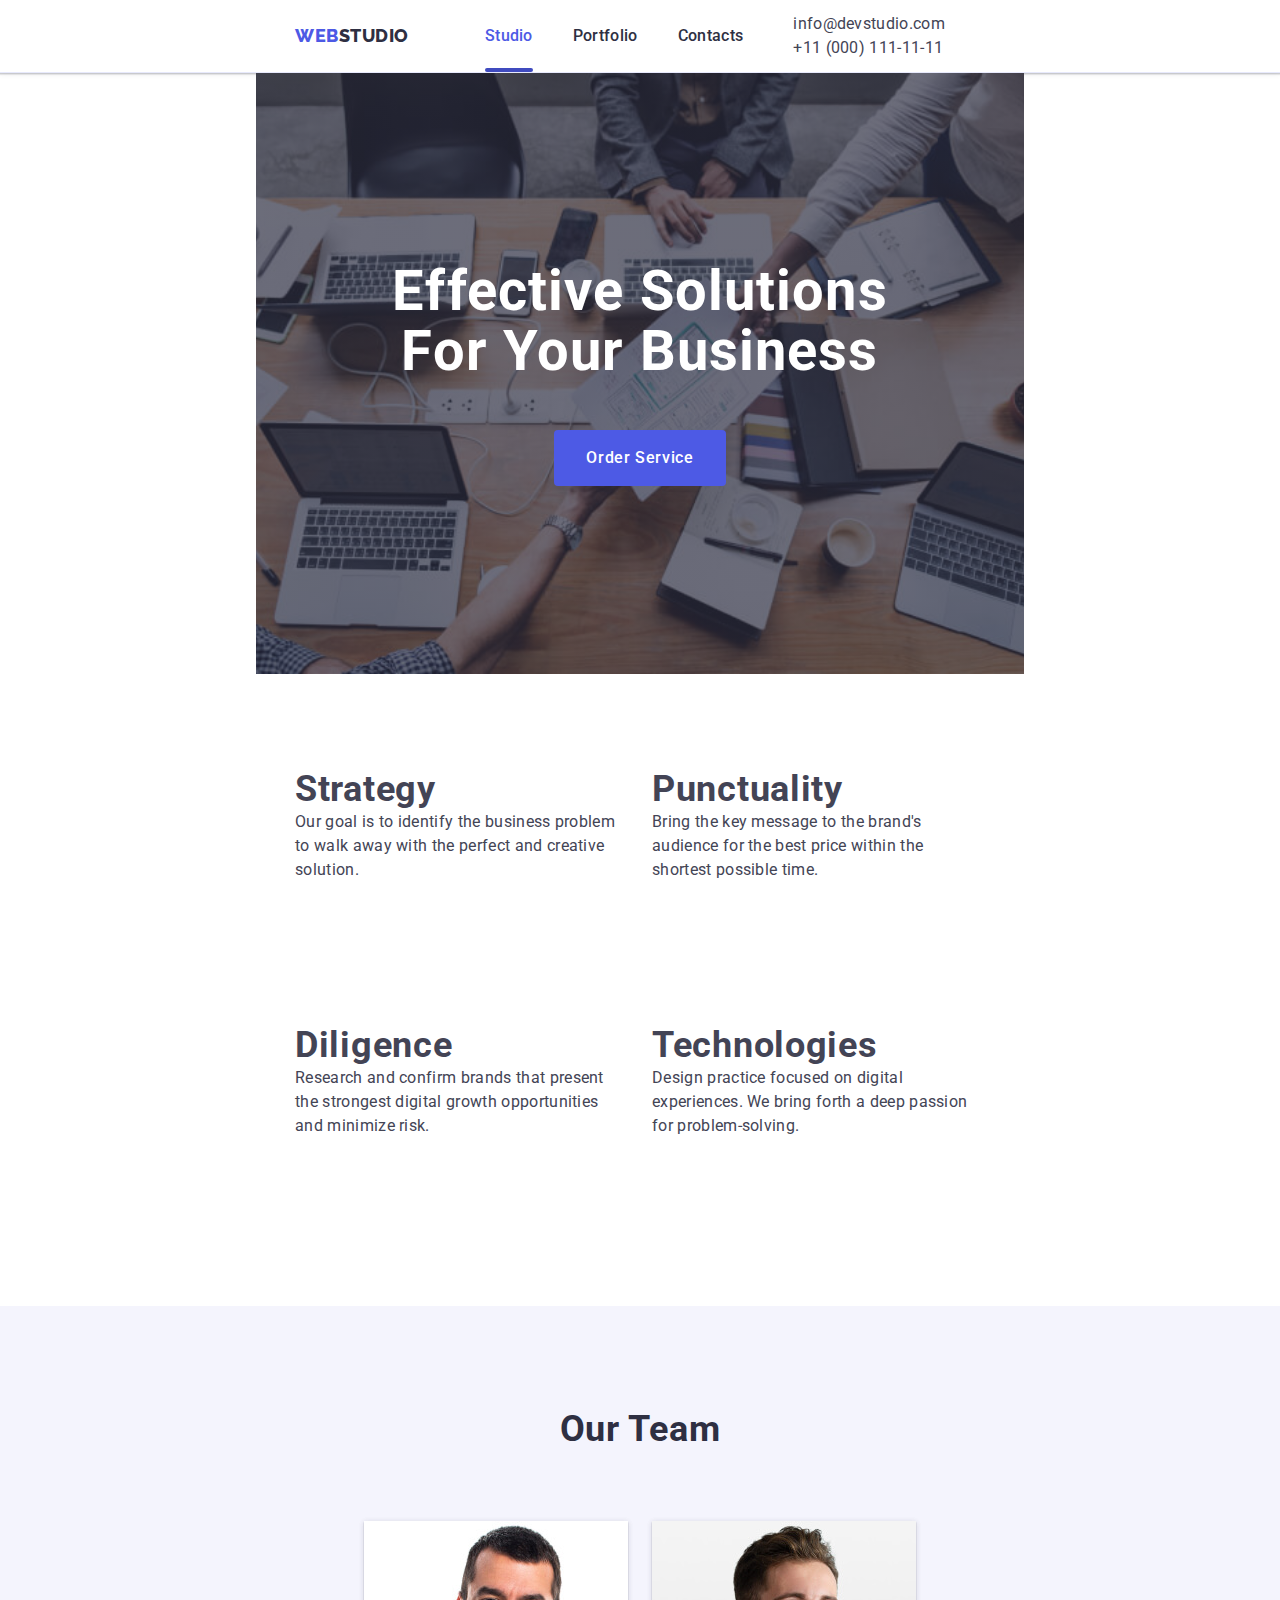
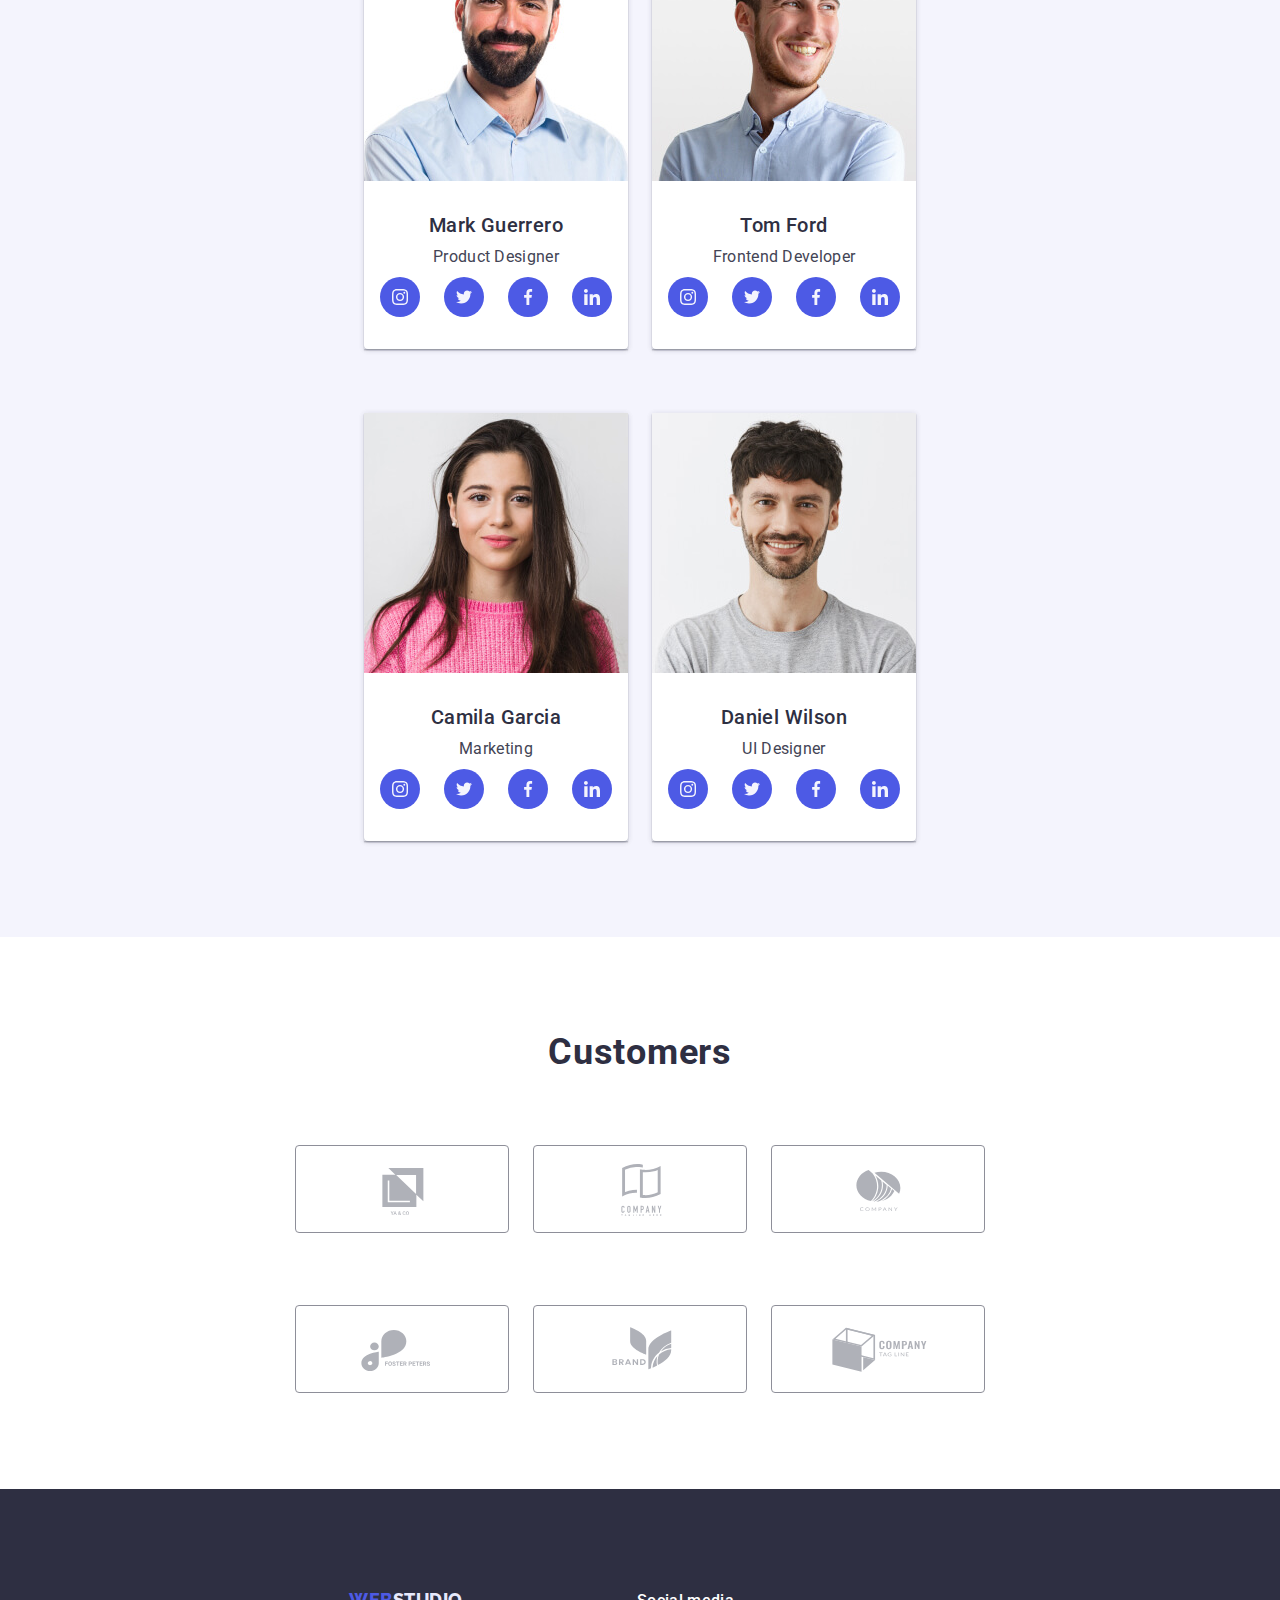
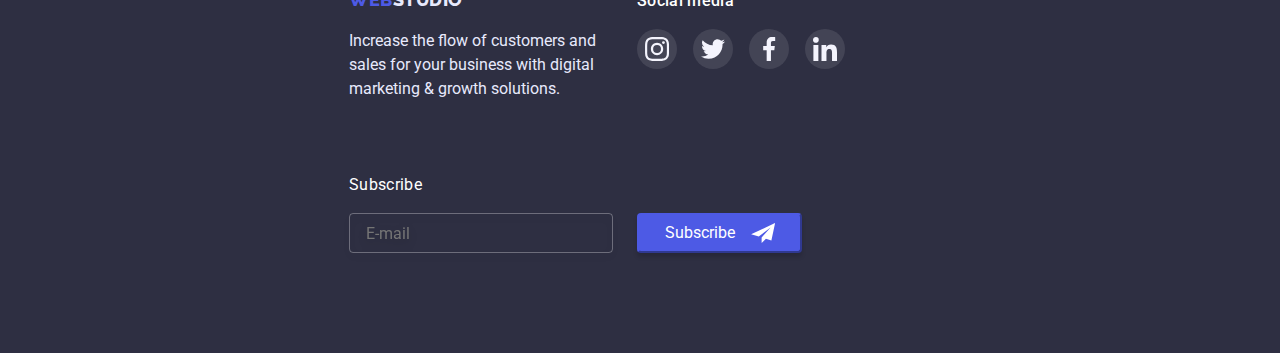
==== commit 066a31db: "adaptiwe" ====
--- a/index.html
+++ b/index.html
@@ -13,6 +13,10 @@
         rel="stylesheet">
     <link rel="stylesheet" href="https://cdn.jsdelivr.net/npm/modern-normalize@1.1.0/modern-normalize.min.css">
     <link rel="stylesheet" href="./css/main.css">
+    <link rel="stylesheet" href="./css/mobile.css">
+    <link rel="stylesheet" href="./css/tablet.css">
+    <link rel="stylesheet" href="./css/desktop.css">
+
 
 </head>
 
@@ -20,7 +24,7 @@
 
     <!--header-->
 
-    <header class="header-contaniner">
+    <header class="header-container">
 
         <div class="container page-header-container">
             <nav class="page-nav">
@@ -37,17 +41,86 @@
                     </li>
                 </ul>
             </nav>
-
-            <address class="adress">
+            <button type="button" class="mobile-menu-open js-open-menu">
+                <svg class="mobile-open-menu-icon" width="32" height="22">
+                    <use href="./images/icons.svg#icon-burger-btn"></use>
+                </svg>
+            </button>
+            <adress class="adress">
                 <ul class="contact list">
                     <li class="contact-email"><a href="mailto:info@devstudio.com"
-                            class="address-link link">info@devstudio.com</a>
-                    </li>
-                    <li class="contact-number"><a href="tel:+110001111111" class="address-link link">+11 (000)
+                            class="adress-link link">info@devstudio.com</a>
+                    </li>
+                    <li class="contact-number"><a href="tel:+110001111111" class="adress-link link">+11 (000)
                             111-11-11</a>
                     </li>
                 </ul>
-            </address>
+            </adress>
+        </div>
+        <div class="mobile-menu-container js-menu-container">
+            <div class="container menu-container">
+                <button class="mobile-meniu-close-btn js-close-menu">
+                    <svg class="modal-menu-close-icon" width="24" height="24">
+                        <use href="./images/icons.svg#icon-close-btn"></use>
+                </button>
+                <ul class="mobile-site-nav list">
+                    <li class="mobile-menu-item">
+                        <a href="./index.html" class="nav-link link current">Studio</a>
+                    </li>
+                    <li class="mobile-menu-item">
+                        <a href="./portfolio.html" class="nav-link link">Portfolio</a>
+                    </li>
+                    <li class="mobile-menu-item">
+                        <a href="" class="nav-link link">Contacts</a>
+                    </li>
+                </ul>
+                <div class="mobile-contacts-container">
+                    <adress class="mobile-adress">
+                        <ul class="mobile-contact list">
+
+                            <li class="mobile-contact-number"><a href="tel:+110001111111"
+                                    class="mobile-adress-link modal-mobile-number link">+11 (000)
+                                    111-11-11</a>
+                            </li>
+                            <li class="mobile-contact-email"><a href="mailto:info@devstudio.com"
+                                    class="mobile-adress-link modal-mobile-email link">info@devstudio.com</a>
+                            </li>
+
+                        </ul>
+                    </adress>
+                    <ul class="mobile-social-list list">
+                        <li class="mobile-">
+                            <a href="" class="mobile-social-list-link">
+                                <svg class="mobile-social-list-icon" width="16" height="16">
+                                    <use href="./images/icons.svg#icon-instagram-2"></use>
+                                </svg>
+                            </a>
+                        </li>
+                        <li class="mobile-social-list-item">
+                            <a href="" class="mobile-social-list-link">
+                                <svg class="mobile-social-list-icon" width="16" height="16">
+                                    <use href="./images/icons.svg#icon-twitter-1"></use>
+                                </svg>
+                            </a>
+                        </li>
+                        <li class="mobile-social-list-item">
+                            <a href="" class="mobile-social-list-link">
+                                <svg class="mobile-social-list-icon" width="16" height="16">
+                                    <use href="./images/icons.svg#icon-facebook-1"></use>
+                                </svg>
+                            </a>
+                        </li>
+                        <li class="mobile-social-list-item">
+                            <a href="" class="mobile-social-list-link">
+                                <svg class="mobile-social-list-icon" width="16" height="16">
+                                    <use href="./images/icons.svg#icon-linkedin-1"></use>
+                                </svg>
+                            </a>
+                        </li>
+                    </ul>
+                </div>
+            </div>
+
         </div>
     </header>
 
@@ -56,17 +129,20 @@
     <main>
 
         <!--hero-->
+
         <section class="hero">
             <div class="container hero-container">
                 <h1 class="hero-title">Effective Solutions for Your Business</h1>
                 <button type="button" class="hero-btn" data-modal-open>Order Service</button>
             </div>
         </section>
+
         <!-- /hero-->
 
         <h2 class="visually-hidden">features</h2>
 
         <!--features-->
+
         <section class="section sections-features">
             <div class="container">
                 <ul class="features-list list">
@@ -77,7 +153,7 @@
                                 <use href="./images/icons.svg#icon-antenna-1"></use>
                             </svg>
                         </div>
-                        <h3 class="title">Strategy</h3>
+                        <h3 class="features-title">Strategy</h3>
                         <p class="paragraph">Our goal is to identify the business
                             problem to walk away with the perfect and creative solution. </p>
                     </li>
@@ -87,7 +163,7 @@
                                 <use href="./images/icons.svg#icon-clock-1"></use>
                             </svg>
                         </div>
-                        <h3 class="title">Punctuality</h3>
+                        <h3 class="features-title">Punctuality</h3>
                         <p class="paragraph">Bring the key message to the brand's audience for the best price within the
                             shortest possible
                             time.
@@ -99,7 +175,7 @@
                                 <use href="./images/icons.svg#icon-diagram-1"></use>
                             </svg>
                         </div>
-                        <h3 class="title">Diligence</h3>
+                        <h3 class="features-title">Diligence</h3>
                         <p class="paragraph">Research and confirm brands that present the strongest digital growth
                             opportunities and minimize
                             risk.</p>
@@ -110,7 +186,7 @@
                                 <use href="./images/icons.svg#icon-astronaut-1"></use>
                             </svg>
                         </div>
-                        <h3 class="title">Technologies</h3>
+                        <h3 class="features-title">Technologies</h3>
                         <p class="paragraph">Design practice focused on digital experiences. We bring forth a deep
                             passion
                             for
@@ -120,6 +196,7 @@
                 </ul>
             </div>
         </section>
+
         <!-- /features-->
 
         <!--exemples-->
@@ -140,165 +217,212 @@
                 </ul>
             </div>
         </section>
+
         <!-- /exemples-->
 
         <!--team-->
 
         <section class="team-section">
-            <div class="container">
+            <div class="container container-sm">
                 <h2 class="section-title">Our Team</h2>
                 <ul class="team list">
                     <li class="team-title">
-                        <img src="./images/Mark@1x.jpg" alt="Mark Guerrero" width="264">
-
                         <div class="team--title-wrap">
-                            <h3 class="title">Mark Guerrero</h3>
-                            <p class="paragraph">Product Designer</p>
-                            <ul class="social-list list">
-                                <li class="social-list-item">
-                                    <a href="" class="social-list-link">
-                                        <svg class="social-list-icon" width="16" height="16">
-                                            <use href="./images/icons.svg#icon-instagram-2"></use>
-                                        </svg>
-                                    </a>
-                                </li>
-                                <li class="social-list-item">
-                                    <a href="" class="social-list-link">
-                                        <svg class="social-list-icon" width="16" height="16">
-                                            <use href="./images/icons.svg#icon-twitter-1"></use>
-                                        </svg>
-                                    </a>
-                                </li>
-                                <li class="social-list-item">
-                                    <a href="" class="social-list-link">
-                                        <svg class="social-list-icon" width="16" height="16">
-                                            <use href="./images/icons.svg#icon-facebook-1"></use>
-                                        </svg>
-                                    </a>
-                                </li>
-                                <li class="social-list-item">
-                                    <a href="" class="social-list-link">
-                                        <svg class="social-list-icon" width="16" height="16">
-                                            <use href="./images/icons.svg#icon-linkedin-1"></use>
-                                        </svg>
-                                    </a>
-                                </li>
-                            </ul>
-                        </div>
-
+                            <picture>
+                                <source srcset="./images/Mark@1x.jpg 1x, ./images/Mark@2x.jpg 2x"
+                                    media="(min-width: 1440px)" />
+                                <source
+                                    srcset="./images-tablet-studio/tablet-mark-gurrero@1x.jpg 1x, ./images-tablet-studio/tablet-mark-gurrero@2x.jpg 2x"
+                                    media="(min-width: 768px)" />
+                                <source
+                                    srcset="./images-mobile-studio/mobile-mark-guerrero@1x.jpg 1x, ./images-mobile-studio/mobile-mark-guerrero@2x.jpg 2x"
+                                    media="(min-width: 320px)" />
+                                <img src="./images/Mark@1x.jpg" alt="Mark Guerrero" width="264">
+                            </picture>
+                            <div class="team-appearance">
+                                <h3 class="title">Mark Guerrero</h3>
+                                <p class="paragraph">Product Designer</p>
+                                <ul class="social-list list">
+                                    <li class="social-list-item">
+                                        <a href="" class="social-list-link">
+                                            <svg class="social-list-icon" width="16" height="16">
+                                                <use href="./images/icons.svg#icon-instagram-2"></use>
+                                            </svg>
+                                        </a>
+                                    </li>
+                                    <li class="social-list-item">
+                                        <a href="" class="social-list-link">
+                                            <svg class="social-list-icon" width="16" height="16">
+                                                <use href="./images/icons.svg#icon-twitter-1"></use>
+                                            </svg>
+                                        </a>
+                                    </li>
+                                    <li class="social-list-item">
+                                        <a href="" class="social-list-link">
+                                            <svg class="social-list-icon" width="16" height="16">
+                                                <use href="./images/icons.svg#icon-facebook-1"></use>
+                                            </svg>
+                                        </a>
+                                    </li>
+                                    <li class="social-list-item">
+                                        <a href="" class="social-list-link">
+                                            <svg class="social-list-icon" width="16" height="16">
+                                                <use href="./images/icons.svg#icon-linkedin-1"></use>
+                                            </svg>
+                                        </a>
+                                    </li>
+                                </ul>
+                            </div>
+                        </div>
                     </li>
                     <li class="team-title">
-                        <img src="./images/Tom_Ford@1x.jpg" alt="Tom Ford" width="264">
-
                         <div class="team--title-wrap">
-                            <h3 class="title">Tom Ford</h3>
-                            <p class="paragraph">Frontend Developer</p>
-                            <ul class="social-list list">
-                                <li class="social-list-item">
-                                    <a href="" class="social-list-link">
-                                        <svg class="social-list-icon" width="16" height="16">
-                                            <use href="./images/icons.svg#icon-instagram-2"></use>
-                                        </svg>
-                                    </a>
-                                </li>
-                                <li class="social-list-item">
-                                    <a href="" class="social-list-link">
-                                        <svg class="social-list-icon" width="16" height="16">
-                                            <use href="./images/icons.svg#icon-twitter-1"></use>
-                                        </svg>
-                                    </a>
-                                </li>
-                                <li class="social-list-item">
-                                    <a href="" class="social-list-link">
-                                        <svg class="social-list-icon" width="16" height="16">
-                                            <use href="./images/icons.svg#icon-facebook-1"></use>
-                                        </svg>
-                                    </a>
-                                </li>
-                                <li class="social-list-item">
-                                    <a href="" class="social-list-link">
-                                        <svg class="social-list-icon" width="16" height="16">
-                                            <use href="./images/icons.svg#icon-linkedin-1"></use>
-                                        </svg>
-                                    </a>
-                                </li>
-                            </ul>
+                            <picture>
+                                <source srcset="./images/Tom_Ford@1x.jpg 1x, ./images/Tom_Ford@2x.jpg 2x"
+                                    media="(min-width: 1440px)" />
+                                <source
+                                    srcset="./images-tablet-studio/tablet-tom-ford@1x.jpg 1x, ./images-tablet-studio/tablet-tom-ford@2x.jpg 2x"
+                                    media="(min-width: 768px)" />
+                                <source
+                                    srcset="./images-mobile-studio/mobile-tom-ford@1x.jpg 1x, ./images-mobile-studio/mobile-tom-ford@2x.jpg 2x"
+                                    media="(min-width: 320px)" />
+                                <img src="./images/Tom_Ford@1x.jpg" alt="Tom Ford" width="264">
+                            </picture>
+                            <div class="team-appearance">
+                                <h3 class="title">Tom Ford</h3>
+                                <p class="paragraph">Frontend Developer</p>
+                                <ul class="social-list list">
+                                    <li class="social-list-item">
+                                        <a href="" class="social-list-link">
+                                            <svg class="social-list-icon" width="16" height="16">
+                                                <use href="./images/icons.svg#icon-instagram-2"></use>
+                                            </svg>
+                                        </a>
+                                    </li>
+                                    <li class="social-list-item">
+                                        <a href="" class="social-list-link">
+                                            <svg class="social-list-icon" width="16" height="16">
+                                                <use href="./images/icons.svg#icon-twitter-1"></use>
+                                            </svg>
+                                        </a>
+                                    </li>
+                                    <li class="social-list-item">
+                                        <a href="" class="social-list-link">
+                                            <svg class="social-list-icon" width="16" height="16">
+                                                <use href="./images/icons.svg#icon-facebook-1"></use>
+                                            </svg>
+                                        </a>
+                                    </li>
+                                    <li class="social-list-item">
+                                        <a href="" class="social-list-link">
+                                            <svg class="social-list-icon" width="16" height="16">
+                                                <use href="./images/icons.svg#icon-linkedin-1"></use>
+                                            </svg>
+                                        </a>
+                                    </li>
+                                </ul>
+                            </div>
                         </div>
 
                     </li>
                     <li class="team-title">
-                        <img src="./images/Camila_Garcia@1x.jpg" alt="Camila Garcia" width="264">
                         <div class="team--title-wrap">
-                            <h3 class="title ">Camila Garcia</h3>
-                            <p class="paragraph">Marketing</p>
-                            <ul class="social-list list">
-                                <li class="social-list-item">
-                                    <a href="" class="social-list-link">
-                                        <svg class="social-list-icon" width="16" height="16">
-                                            <use href="./images/icons.svg#icon-instagram-2"></use>
-                                        </svg>
-                                    </a>
-                                </li>
-                                <li class="social-list-item">
-                                    <a href="" class="social-list-link">
-                                        <svg class="social-list-icon" width="16" height="16">
-                                            <use href="./images/icons.svg#icon-twitter-1"></use>
-                                        </svg>
-                                    </a>
-                                </li>
-                                <li class="social-list-item">
-                                    <a href="" class="social-list-link">
-                                        <svg class="social-list-icon" width="16" height="16">
-                                            <use href="./images/icons.svg#icon-facebook-1"></use>
-                                        </svg>
-                                    </a>
-                                </li>
-                                <li class="social-list-item">
-                                    <a href="" class="social-list-link">
-                                        <svg class="social-list-icon" width="16" height="16">
-                                            <use href="./images/icons.svg#icon-linkedin-1"></use>
-                                        </svg>
-                                    </a>
-                                </li>
-                            </ul>
+                            <picture>
+                                <source srcset="./images/Camila_Garcia@1x.jpg 1x, ./images/Camila_Garcia@2x.jpg 2x"
+                                    media="(min-width: 1440px)" />
+                                <source
+                                    srcset="./images-tablet-studio/tablet-camila-garcia@1x.jpg 1x, ./images-tablet-studio/tablet-camila-garcia@2x.jpg 2x"
+                                    media="(min-width: 768px)" />
+                                <source
+                                    srcset="./images-mobile-studio/mobile-camila-garcia@1x.jpg 1x, ./images-mobile-studio/mobile-camila-garcia@2x.jpg 2x"
+                                    media="(min-width: 320px)" />
+                                <img src="./images/Camila_Garcia@1x.jpg" alt="Camila Garcia" width="264">
+                            </picture>
+                            <div class="team-appearance">
+                                <h3 class="title ">Camila Garcia</h3>
+                                <p class="paragraph">Marketing</p>
+                                <ul class="social-list list">
+                                    <li class="social-list-item">
+                                        <a href="" class="social-list-link">
+                                            <svg class="social-list-icon" width="16" height="16">
+                                                <use href="./images/icons.svg#icon-instagram-2"></use>
+                                            </svg>
+                                        </a>
+                                    </li>
+                                    <li class="social-list-item">
+                                        <a href="" class="social-list-link">
+                                            <svg class="social-list-icon" width="16" height="16">
+                                                <use href="./images/icons.svg#icon-twitter-1"></use>
+                                            </svg>
+                                        </a>
+                                    </li>
+                                    <li class="social-list-item">
+                                        <a href="" class="social-list-link">
+                                            <svg class="social-list-icon" width="16" height="16">
+                                                <use href="./images/icons.svg#icon-facebook-1"></use>
+                                            </svg>
+                                        </a>
+                                    </li>
+                                    <li class="social-list-item">
+                                        <a href="" class="social-list-link">
+                                            <svg class="social-list-icon" width="16" height="16">
+                                                <use href="./images/icons.svg#icon-linkedin-1"></use>
+                                            </svg>
+                                        </a>
+                                    </li>
+                                </ul>
+                            </div>
                         </div>
                     </li>
                     <li class="team-title">
-                        <img src="./images/Daniel_Wilson@1x.jpg" alt="Daniel Wilson" width="264">
+
                         <div class="team--title-wrap">
-                            <h3 class="title">Daniel Wilson</h3>
-                            <p class="paragraph">UI Designer</p>
-                            <ul class="social-list list">
-                                <li class="social-list-item">
-                                    <a href="" class="social-list-link">
-                                        <svg class="social-list-icon" width="16" height="16">
-                                            <use href="./images/icons.svg#icon-instagram-2"></use>
-                                        </svg>
-                                    </a>
-                                </li>
-                                <li class="social-list-item">
-                                    <a href="" class="social-list-link">
-                                        <svg class="social-list-icon" width="16" height="16">
-                                            <use href="./images/icons.svg#icon-twitter-1"></use>
-                                        </svg>
-                                    </a>
-                                </li>
-                                <li class="social-list-item">
-                                    <a href="" class="social-list-link">
-                                        <svg class="social-list-icon" width="16" height="16">
-                                            <use href="./images/icons.svg#icon-facebook-1"></use>
-                                        </svg>
-                                    </a>
-                                </li>
-                                <li class="social-list-item">
-                                    <a href="" class="social-list-link">
-                                        <svg class="social-list-icon" width="16" height="16">
-                                            <use href="./images/icons.svg#icon-linkedin-1"></use>
-                                        </svg>
-                                    </a>
-                                </li>
-
-                            </ul>
+                            <picture>
+                                <source srcset="./images/Daniel_Wilson@1x.jpg 1x, ./images/Daniel_Wilson@2x.jpg 2x"
+                                    media="(min-width: 1440px)" />
+                                <source
+                                    srcset="./images-tablet-studio/tablet-daniel-wilson@1x.jpg 1x, ./images-tablet-studio/tablet-daniel-wilson@2x.jpg 2x"
+                                    media="(min-width: 768px)" />
+                                <source
+                                    srcset="./images-mobile-studio/mobile-daniel-wilson@1x.jpg 1x, ./images-mobile-studio/mobile-daniel-wilson@2x.jpg 2x"
+                                    media="(min-width: 320px)" />
+                                <img src="./images/Daniel_Wilson@1x.jpg" alt="Daniel Wilson" width="264">
+                            </picture>
+                            <div class="team-appearance">
+                                <h3 class="title">Daniel Wilson</h3>
+                                <p class="paragraph">UI Designer</p>
+                                <ul class="social-list list">
+                                    <li class="social-list-item">
+                                        <a href="" class="social-list-link">
+                                            <svg class="social-list-icon" width="16" height="16">
+                                                <use href="./images/icons.svg#icon-instagram-2"></use>
+                                            </svg>
+                                        </a>
+                                    </li>
+                                    <li class="social-list-item">
+                                        <a href="" class="social-list-link">
+                                            <svg class="social-list-icon" width="16" height="16">
+                                                <use href="./images/icons.svg#icon-twitter-1"></use>
+                                            </svg>
+                                        </a>
+                                    </li>
+                                    <li class="social-list-item">
+                                        <a href="" class="social-list-link">
+                                            <svg class="social-list-icon" width="16" height="16">
+                                                <use href="./images/icons.svg#icon-facebook-1"></use>
+                                            </svg>
+                                        </a>
+                                    </li>
+                                    <li class="social-list-item">
+                                        <a href="" class="social-list-link">
+                                            <svg class="social-list-icon" width="16" height="16">
+                                                <use href="./images/icons.svg#icon-linkedin-1"></use>
+                                            </svg>
+                                        </a>
+                                    </li>
+
+                                </ul>
+                            </div>
                         </div>
                     </li>
                 </ul>
@@ -309,11 +433,11 @@
 
         <!-- customers -->
 
-        <section class="section customers">
+        <section class="section-customers">
 
             <div class="container">
                 <h2 class="section-title">Customers</h2>
-                <ul class="customer-list list">
+                <ul class="customers-list list">
                     <li class="customers-list-item">
                         <a href="" class="customers-list-link">
                             <svg class="customers-list-icon" width="104" height="56">
@@ -360,12 +484,15 @@
             </div>
 
         </section>
+
     </main>
 
 
     <!--footer-->
+
     <footer class="footer">
-        <div class="container">
+        <div class="container footer-container">
+
             <div class="footer-position">
                 <div class="footer-studio">
 
@@ -411,30 +538,31 @@
                         </li>
                     </ul>
                 </div>
-
-
-
-                <form class="footer-modal-form">
-                    <p class="footer-modal-form-title">Subscribe</p>
-
-
-                    <span class="footer-modal-form-wrapper">
-                        <label class="footer-modal-form-feald">
-                            <input type="email" name="user_email" class="footer-modal-form-input" placeholder="E-mail"
-                                required pattern="[^@\s]+@[^@\s]+\.[^@\s]+" title="Invalid email address">
-                        </label>
-
-                        <button type="submit" class="footer-modal-form-submit">Subscribe<svg
-                                class="footer-modal-form-icon" width="24" height="20">
-                                <use href="./images/icons.svg#icon-footer-send"></use>
-                            </svg>
-                        </button>
-
-
-                    </span>
-
-                </form>
             </div>
+
+
+
+            <form class="footer-modal-form">
+                <p class="footer-modal-form-title">Subscribe</p>
+
+
+                <span class="footer-modal-form-wrapper">
+                    <label class="footer-modal-form-feald">
+                        <input type="email" name="user_email" class="footer-modal-form-input" placeholder="E-mail"
+                            required pattern="[^@\s]+@[^@\s]+\.[^@\s]+" title="Invalid email adress">
+                    </label>
+
+                    <button type="submit" class="footer-modal-form-submit">Subscribe<svg class="footer-modal-form-icon"
+                            width="24" height="20">
+                            <use href="./images/icons.svg#icon-footer-send"></use>
+                        </svg>
+                    </button>
+
+
+                </span>
+
+            </form>
+
         </div>
     </footer>
 
@@ -479,7 +607,7 @@
                     <span class="modal-form-descr">Email</span>
                     <span class="modal-form-input-wrapper">
                         <input type="email" name="user_email" class="modal-form-input" required
-                            pattern="[^@\s]+@[^@\s]+\.[^@\s]+" title="Invalid email address">
+                            pattern="[^@\s]+@[^@\s]+\.[^@\s]+" title="Invalid email adress">
                         <svg class="modal-form-icon" width="18" height="24">
                             <use href="./images/icons.svg#icon-email"></use>
                         </svg>
@@ -502,6 +630,8 @@
         </div>
     </div>
 
+    <!-- /modal -->
+    <script defer src="./js/mobile-menu.js"></script>
     <script src="./js/modal.js"></script>
 </body>
 
--- a/css/main.css
+++ b/css/main.css
@@ -54,15 +54,15 @@
 /*header*/
 
 .container {
-  width: 1158px;
-  margin-left: auto;
-  margin-right: auto;
-  padding: 0 15px;
+  /* width: 1158px; */
+  margin: 0 auto;
+  padding-left: 15px;
+  padding-right: 15px;
 }
 
 .nav-link {
-  padding-top: 24px;
-  padding-bottom: 24px;
+  padding: 0;
+
   display: block;
   position: relative;
   color: var(--primary-text-color);
@@ -86,14 +86,15 @@
   color: var(--accent-color);
 }
 
-.address-link {
+.adress-link {
   padding-top: 24px;
   padding-bottom: 24px;
   display: block;
   position: relative;
 }
 
-.header-conteniner {
+.header-container {
+  padding: 24px 16px;
   border-bottom: 1px solid #e7e9fc;
   box-shadow: 0px 2px 1px rgba(46, 47, 66, 0.08),
     0px 1px 1px rgba(46, 47, 66, 0.16), 0px 1px 6px rgba(46, 47, 66, 0.08);
@@ -101,7 +102,7 @@
 
 .page-header-container {
   display: flex;
-  align-items: center;
+  justify-content: space-between;
 }
 .page-nav {
   display: flex;
@@ -137,6 +138,112 @@
   color: var(--accent-color);
 }
 
+/* mobile-menu */
+
+.mobile-menu-container {
+  display: flex;
+  flex-direction: column;
+  position: fixed;
+  width: 100%;
+  height: 100%;
+  z-index: 1000;
+  top: 0;
+  left: 0;
+  background-color: var(--primary-white-color);
+  opacity: 0;
+  visibility: hidden;
+  pointer-events: 0;
+  transition: opacity 500ms linear, visibility 500ms linear;
+}
+.mobile-contacts-container {
+  margin-top: auto;
+}
+
+.mobile-menu-container.is-open {
+  opacity: 1;
+  visibility: visible;
+  pointer-events: auto;
+}
+
+.menu-container {
+  position: relative;
+
+  padding-top: 40px;
+  padding-left: 40px;
+  padding-right: 40px;
+  padding-bottom: 40px;
+}
+
+.mobile-meniu-close-btn {
+  position: absolute;
+  top: 24px;
+  right: 15px;
+  display: flex;
+  justify-content: center;
+  align-items: center;
+  width: 24px;
+  height: 24px;
+  border-radius: 50%;
+
+  background-color: #e7e9fc;
+  border: 1px solid rgba(0, 0, 0, 0.1);
+  transition: background-color var(--timing-function),
+    border-color var(--timing-function);
+}
+
+.mobile-menu-item {
+  margin-top: 40px;
+}
+
+.mobile-adress {
+  font-style: normal;
+  text-decoration: none;
+  margin-top: auto;
+}
+
+.mobile-adress-link {
+  font-weight: 500;
+  font-size: 20px;
+  line-height: 1.2;
+
+  letter-spacing: 0.02em;
+  color: var(--title-text-color);
+}
+
+.mobile-contact-number {
+  margin-top: 40px;
+}
+
+.mobile-contact-email {
+  margin-top: 40px;
+}
+
+.mobile-contact {
+  margin-top: 284px;
+}
+
+.mobile-social-list {
+  display: flex;
+  justify-content: start;
+  gap: 56px;
+  margin-top: 48px;
+}
+
+.mobile-social-list-link {
+  display: flex;
+  justify-content: center;
+  align-items: center;
+  width: 40px;
+  height: 40px;
+  border-radius: 50%;
+  background-color: var(--accent-color);
+  transition: background-color var(--timing-function);
+}
+
+.mobile-social-list-icon {
+  fill: var(--social-list-icon-color);
+}
+
 /* site-nav */
 
 .site-nav {
@@ -147,11 +254,11 @@
   margin-left: auto;
 }
 
-.contact {
+/* .contact {
   margin-left: auto;
   display: flex;
   align-items: center;
-}
+} */
 
 .contact-email {
   margin-left: auto;
@@ -199,6 +306,12 @@
   color: var(--accent-color);
 }
 
+.mobile-menu-open {
+  background-color: transparent;
+  border: none;
+  padding: 0;
+  line-height: 0;
+}
 /*hero*/
 
 /*.hero-container {
@@ -209,7 +322,7 @@
 }*/
 
 .hero {
-  width: 1440px;
+  width: 100%;
   margin: 0 auto;
   background-position: center;
   background-repeat: no-repeat;
@@ -220,7 +333,7 @@
       rgba(46, 47, 66, 0.7),
       rgba(46, 47, 66, 0.7)
     ),
-    url(../images/hero-img@1x.jpg);
+    url(../images-mobile-studio/mobile-heroimg@1x.jpg);
   background-size: cover;
   background-color: #2e2f42b2;
 }
@@ -230,7 +343,7 @@
   margin-right: auto;
   margin-bottom: 48px;
   color: var(--primary-white-color);
-  width: 496px;
+  width: 100%;
   font-size: 56px;
   line-height: 1.08;
   letter-spacing: 0.02em;
@@ -263,6 +376,11 @@
 }
 
 /*features*/
+@media screen and (max-width: 1440px) {
+  .features-list-link {
+    display: none;
+  }
+}
 
 .features-list-link {
   display: flex;
@@ -276,27 +394,39 @@
 }
 
 .features-list {
-  display: flex;
-  gap: 24px;
 }
 
 .title {
   margin-bottom: 8px;
 }
 
+.features-title {
+  text-align: center;
+  font-style: normal;
+  font-weight: 700;
+  font-size: 36px;
+  line-height: 1.11;
+
+  letter-spacing: 0.02em;
+  text-transform: capitalize;
+}
+
 .features-list .paragraph {
   font-size: 16px;
   line-height: 1.5;
   letter-spacing: 0.02em;
 }
 
-/* .features-list-card {
-  flex-basis: calc((100%-72px) / 4);
-} */
+.paragraph {
+  max-width: 396px;
+}
+
+.features-list-card:not(:last-child) {
+  margin-bottom: 72px;
+}
 
 .sections-features {
-  padding-top: 120px;
-  padding-bottom: 120px;
+  padding: 75px 16px 96px 16px;
 }
 
 .section .title,
@@ -332,7 +462,9 @@
 .team {
   display: flex;
   flex-wrap: wrap;
-  gap: 24px;
+  justify-content: center;
+  /* gap: 24px; */
+  row-gap: 72px;
 }
 /*
 .team-title:not(:nth-child(4n)) {
@@ -351,12 +483,11 @@
 }
 
 .team-section {
-  padding-top: 120px;
-  padding-bottom: 120px;
+  padding-top: 96px;
+  padding-bottom: 128px;
   background-color: #f4f4fd;
 }
 .team-title {
-  width: 264px;
   border-radius: 0px 0px 4px 4px;
   background-color: var(--primary-white-color);
   box-shadow: 0px 1px 6px rgba(46, 47, 66, 0.08),
@@ -370,9 +501,12 @@
 }
 
 .team--title-wrap {
-  padding: 32px 16px;
   box-shadow: 0px 1px 6px rgba(46, 47, 66, 0.08),
     0px 1px 1px rgba(46, 47, 66, 0.16), 0px 2px 1px rgba(46, 47, 66, 0.08);
+}
+
+.team-appearance {
+  padding: 32px 16px;
 }
 
 .social-list {
@@ -404,22 +538,30 @@
 
 /* customers */
 
-.customers {
-  padding-top: 130px;
-  padding-bottom: 120px;
-}
-
-.customer-list {
-  display: flex;
+.section-customers {
+  width: 100%;
+  padding: 96px 16px;
+}
+
+.customers-list {
+  display: flex;
+  flex-wrap: wrap;
+  justify-content: center;
   gap: 24px;
+  row-gap: 72px;
+}
+
+.customers-list-item {
+  width: calc((100% - 24px) / 2);
 }
 
 .customers-list-link {
+  margin: 0 auto;
   display: flex;
   justify-content: center;
   align-items: center;
-  width: 168px;
-  height: 88px;
+  width: auto;
+  height: auto;
   color: var(--customers-border-color);
   border: 1px solid #8e8f99;
   border-radius: 4px;
@@ -442,21 +584,25 @@
 
 /*footer*/
 
-.footer-position {
-  display: flex;
-}
+.footer {
+  padding-top: 96px;
+  padding-bottom: 96px;
+}
+
 .footer-studio {
-  margin-right: 120px;
+  text-align: center;
 }
 
 .footer-social-list {
+  margin-bottom: 72px;
   display: flex;
   margin-top: 16px;
-  justify-content: flex-start;
+  justify-content: center;
   gap: 16px;
 }
 
 .footer-paragraph {
+  text-align: center;
   font-weight: 500;
   font-size: 16px;
   line-height: 1.5;
@@ -512,6 +658,9 @@
 }
 
 .footer-description {
+  margin-bottom: 72px;
+  margin-left: auto;
+  margin-right: auto;
   margin-top: 16px;
   color: var(--additional-color);
   width: 264px;
@@ -898,6 +1047,7 @@
   margin-left: auto;
 }
 .footer-modal-form-title {
+  text-align: center;
   font-size: 16px;
   line-height: 1.5;
   letter-spacing: 0.02em;
@@ -906,12 +1056,11 @@
 }
 .footer-modal-form-feald {
   display: flex;
-  margin-right: 24px;
 }
 .footer-modal-form-input {
-  width: 264px;
+  width: 100%;
   height: 40px;
-  padding-left: 16px;
+  /* padding-left: 16px; */
 
   border: 1px solid rgba(255, 255, 255, 0.3);
   filter: drop-shadow(0px 4px 4px rgba(0, 0, 0, 0.15));
@@ -926,14 +1075,17 @@
   border-color: var(--filtr-btn-text-color);
 }
 
-.footer-modal-form-wrapper {
-  display: flex;
-}
+/* .footer-modal-form-wrapper {
+  display: flex;
+} */
 
 .footer-modal-form-submit {
   display: flex;
   justify-content: center;
   align-items: center;
+  margin-top: 16px;
+  margin-left: auto;
+  margin-right: auto;
   width: 165px;
   height: 40px;
   padding: 8px 24px;
--- a/css/mobile.css
+++ b/css/mobile.css
@@ -0,0 +1,75 @@
+@media screen and (min-width: 480px) {
+  .container {
+    max-width: 428px;
+  }
+}
+
+@media screen and (min-device-pixel-ratio: 2),
+  screen and (-webkit-min-device-pixel-ratio: 2),
+  screen and (min-resolution: 192dpi),
+  screen and (min-resolution: 2dppx) {
+  .hero {
+    background-image: linear-gradient(
+        rgba(46, 47, 66, 0.7),
+        rgba(46, 47, 66, 0.7)
+      ),
+      url(../images-mobile-studio/mobile-heroimg@2x.jpg);
+  }
+}
+
+@media screen and (max-width: 780px) {
+  .site-nav {
+    display: none;
+  }
+  .adress {
+    display: none;
+  }
+
+  .current.nav-link::after {
+    display: none;
+  }
+
+  .nav-link {
+    font-weight: 700;
+    font-size: 36px;
+    line-height: 1.11;
+    letter-spacing: 0.02em;
+    text-transform: capitalize;
+    text-decoration: none;
+    color: var(--background-color);
+  }
+
+  .modal-mobile-number {
+    font-size: 36px;
+    line-height: 1.11;
+    text-decoration: none;
+    letter-spacing: 0.02em;
+    text-transform: capitalize;
+
+    color: var(--accent-color);
+  }
+
+  .modal-mobile-email {
+    font-weight: 500;
+    font-size: 20px;
+    line-height: 1.2;
+    text-decoration: none;
+    letter-spacing: 0.02em;
+    color: #434455;
+  }
+}
+
+@media screen and (max-width: 1440px) {
+  .features-list-link {
+    display: none;
+  }
+
+  .section-exemples {
+    display: none;
+  }
+}
+/* @media screen and (max-width: 1440px) {
+  .features-list-link {
+    display: none;
+  }
+} */
--- a/css/tablet.css
+++ b/css/tablet.css
@@ -0,0 +1,169 @@
+@media screen and (min-width: 768px) {
+  .container {
+    max-width: 720px;
+  }
+
+  .page-header-container {
+    align-items: center;
+  }
+  .nav-link {
+    padding-top: 24px;
+    padding-bottom: 24px;
+    display: block;
+    position: relative;
+    color: var(--primary-text-color);
+  }
+
+  .header-container {
+    padding: 0;
+  }
+
+  .adress-link {
+    padding: 0;
+  }
+
+  .mobile-menu-open {
+    display: none;
+  }
+
+  .mobile-menu-container {
+    display: none;
+  }
+
+  .hero {
+    width: 768px;
+    background-image: linear-gradient(
+        rgba(46, 47, 66, 0.7),
+        rgba(46, 47, 66, 0.7)
+      ),
+      url(../images-tablet-studio/tablet-hero-img@1x.jpg);
+  }
+
+  @media screen and (min-device-pixel-ratio: 2) and (min-width: 780px),
+    screen and (-webkit-min-device-pixel-ratio: 2) and (min-width: 780px),
+    screen and (min-resolution: 192dpi) and (min-width: 780px),
+    screen and (min-resolution: 2dppx) and (min-width: 780px) {
+    .hero {
+      background-image: linear-gradient(
+          rgba(46, 47, 66, 0.7),
+          rgba(46, 47, 66, 0.7)
+        ),
+        url(../images-tablet-studio/tablet-hero-img@2x.jpg);
+    }
+  }
+
+  .hero-title {
+    width: 496px;
+  }
+
+  @media screen and (max-width: 1440px) {
+    .features-list-link {
+      display: none;
+    }
+  }
+
+  .features-list-card:not(:last-child) {
+    margin-bottom: 72px;
+  }
+
+  .features-list {
+    display: flex;
+    flex-wrap: wrap;
+    gap: 24px;
+    row-gap: 72px;
+  }
+
+  .features-list-card {
+    width: calc((100% - 24px) / 2);
+  }
+
+  .features-title {
+    text-align: left;
+  }
+
+  .team-section {
+    padding-top: 104px;
+    padding-bottom: 96px;
+  }
+
+  .team-title {
+    width: calc((100% - 24) / 2);
+  }
+
+  .team {
+    gap: 24px;
+    row-gap: 64px;
+  }
+
+  .customers {
+    padding: 96px 108px;
+  }
+
+  .customers-list {
+    display: flex;
+    flex-wrap: wrap;
+    justify-content: center;
+    gap: 24px;
+    row-gap: 72px;
+  }
+
+  .customers-list-item {
+    width: calc((100% - 48px) / 3);
+  }
+
+  .customers-list-link {
+    height: 88px;
+  }
+
+  .footer {
+    padding-left: 108px;
+  }
+
+  .footer-position {
+    display: flex;
+  }
+
+  .footer-modal-form-wrapper {
+    display: flex;
+  }
+
+  .footer-position {
+    display: flex;
+    flex-wrap: wrap;
+  }
+
+  .footer-studio {
+    text-align: left;
+    margin-right: 24px;
+  }
+  .footer-paragraph {
+    text-align: left;
+  }
+
+  .footer-social-list {
+    margin-bottom: 0;
+    justify-content: flex-start;
+  }
+
+  .footer-modal-form-input {
+    width: 264px;
+    height: 40px;
+    padding-left: 16px;
+  }
+
+  .footer-modal-form-submit {
+    margin: 0;
+  }
+
+  .footer-modal-form-title {
+    text-align: left;
+  }
+
+  .footer-modal-form-feald {
+    margin-right: 24px;
+  }
+
+  .sections-features {
+    padding: 96px 16px;
+  }
+}
--- a/css/desktop.css
+++ b/css/desktop.css
@@ -0,0 +1,129 @@
+@media screen and (min-width: 1440px) {
+  .container {
+    max-width: 1200px;
+  }
+
+  .header-container {
+    padding: 0;
+  }
+
+  .nav-link {
+    padding-top: 24px;
+    padding-bottom: 24px;
+    display: block;
+    position: relative;
+    color: var(--primary-text-color);
+  }
+
+  .contact {
+    margin-left: auto;
+    display: flex;
+    align-items: center;
+  }
+
+  .adress-link {
+    padding-top: 24px;
+    padding-bottom: 24px;
+  }
+
+  .hero {
+    width: 1440px;
+    background-image: linear-gradient(
+        rgba(46, 47, 66, 0.7),
+        rgba(46, 47, 66, 0.7)
+      ),
+      url(../images/hero-img@1x.jpg);
+  }
+
+  @media screen and (min-device-pixel-ratio: 2) and (min-width: 1440px),
+    screen and (-webkit-min-device-pixel-ratio: 2) and (min-width: 1440px),
+    screen and (min-resolution: 192dpi) and (min-width: 1440px),
+    screen and (min-resolution: 2dppx) and (min-width: 1440px) {
+    .hero {
+      background-image: linear-gradient(
+          rgba(46, 47, 66, 0.7),
+          rgba(46, 47, 66, 0.7)
+        ),
+        url(../images/hero-img@2x.jpg);
+    }
+  }
+
+  .features-list {
+    display: flex;
+    flex-wrap: nowrap;
+    gap: 24px;
+  }
+
+  .features-title {
+    text-align: left;
+    font-weight: 500;
+    font-size: 20px;
+    line-height: 1.2;
+  }
+
+  .team-section {
+    padding-top: 120px;
+    padding-bottom: 120px;
+  }
+
+  .team-title {
+    width: calc((100% - 72px) / 4);
+  }
+
+  .team {
+    gap: 24px;
+  }
+
+  .customers {
+    padding: 120px 56px;
+  }
+
+  /* .customer-list {
+    display: flex;
+    gap: 24px;
+  } */
+
+  .customers-list-item {
+    width: calc((100% - 120px) / 6);
+  }
+
+  .customers-list-link {
+    height: 88px;
+  }
+
+  .footer-container {
+    display: flex;
+  }
+
+  .footer-position {
+    display: flex;
+    flex-wrap: nowrap;
+  }
+  .footer-description {
+    margin-right: 120px;
+    margin-bottom: 0;
+  }
+  .footer-social-media {
+    margin-right: 80px;
+  }
+
+  .footer-modal-form-wrapper {
+    display: flex;
+  }
+
+  .footer {
+    padding-top: 100px;
+    padding-bottom: 100px;
+  }
+
+  .footer-modal-form-input {
+    width: 264px;
+    height: 40px;
+    padding-left: 16px;
+  }
+
+  .sections-features {
+    padding-top: 120px;
+    padding-bottom: 120px;
+  }
+}
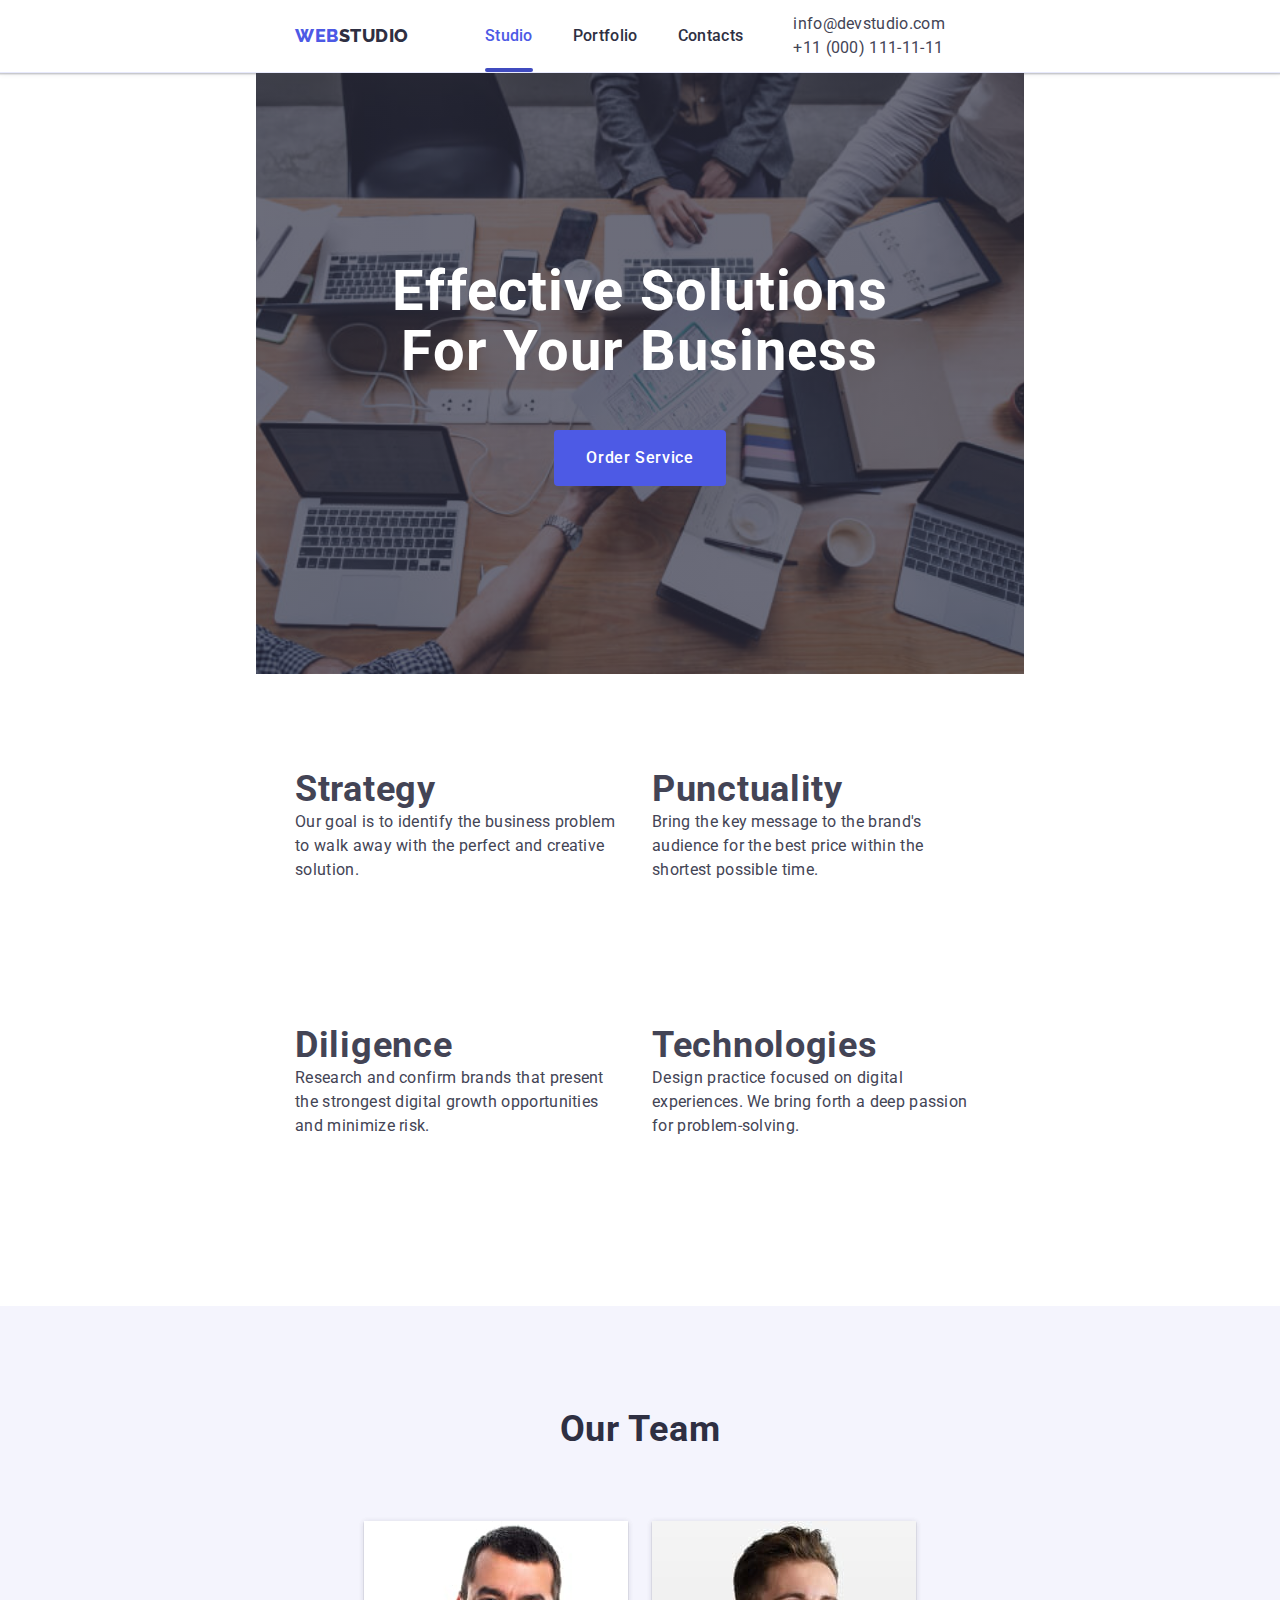
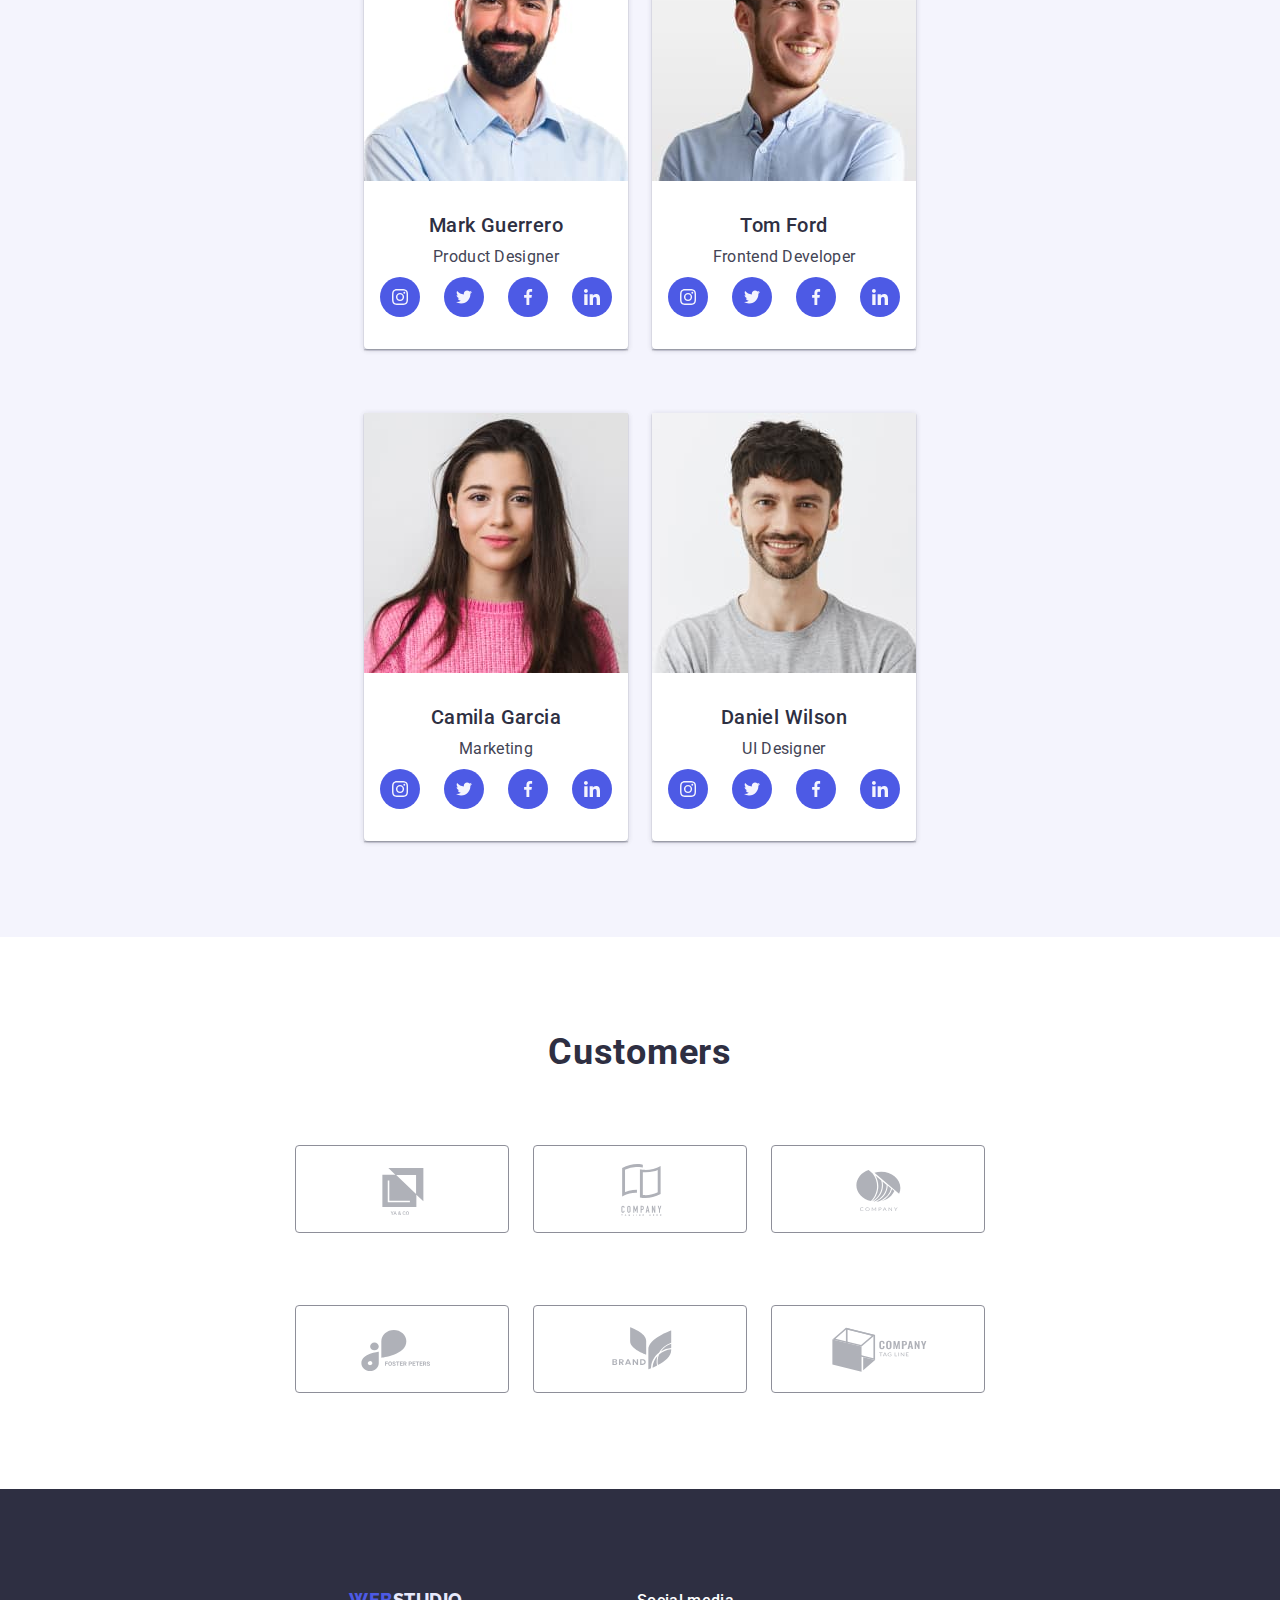
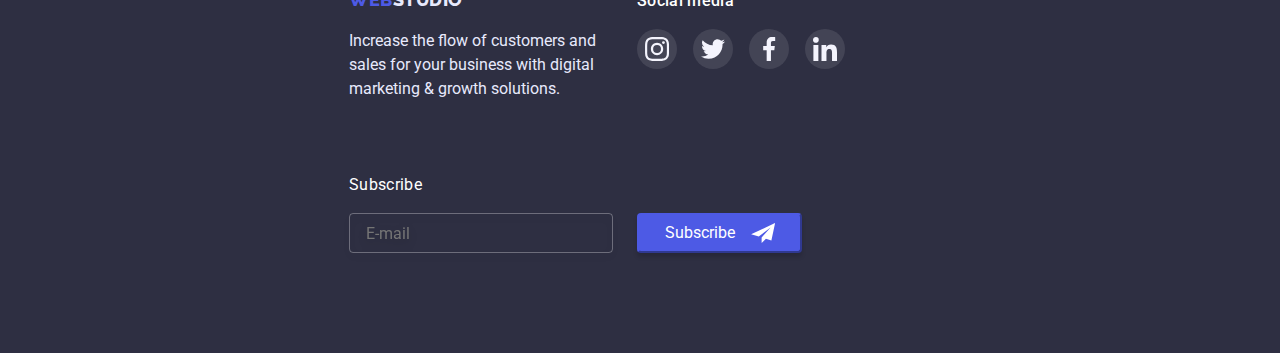
==== commit 26f05efb: "s" ====
--- a/index.html
+++ b/index.html
@@ -41,7 +41,7 @@
                     </li>
                 </ul>
             </nav>
-            <button type="button" class="mobile-menu-open js-open-menu">
+            <button type="button" class="mobile-menu-open js-open-menu is-open">
                 <svg class="mobile-open-menu-icon" width="32" height="22">
                     <use href="./images/icons.svg#icon-burger-btn"></use>
                 </svg>
@@ -206,13 +206,28 @@
                 <h2 class="section-title">What are we doing</h2>
                 <ul class="exemples-list list">
                     <li class="exemples-card">
-                        <img src="./images/personalcomputer@1x.jpg" alt="personal-computer" width="360">
+                        <picture>
+                            <source srcset="./images/personalcomputer@1x.jpg 1x, ./images/personalcomputer@2x.jpg 2x"
+                                media="(min-width: 1200px)" />
+                            <img src="./images/personalcomputer@1x.jpg" alt="personal-computer" width="360">
+                        </picture>
+
                     </li>
                     <li class="exemples-card">
-                        <img src="./images/smartphone@1x.jpg" alt="smartphone" width="360">
+                        <picture>
+                            <source srcset="./images/smartphone@1x.jpg 1x, ./images/smartphone@2x.jpg  2x"
+                                media="(min-width: 1200px)" />
+                            <img src="./images/smartphone@1x.jpg" alt="smartphone" width="360">
+                        </picture>
                     </li>
                     <li class="exemples-card">
-                        <img src="./images/smartphone_in_hand@1x.jpg" alt="hand-holding-a-phone" width="360">
+                        <picture>
+                            <source
+                                srcset="./images/smartphone_in_hand@1x.jpg 1x, ./images/smartphone_in_hand@2x.jpg  2x"
+                                media="(min-width: 1200px)" />
+                            <img src="./images/smartphone_in_hand@1x.jpg" alt="hand-holding-a-phone" width="360">
+                        </picture>
+
                     </li>
                 </ul>
             </div>
@@ -230,7 +245,7 @@
                         <div class="team--title-wrap">
                             <picture>
                                 <source srcset="./images/Mark@1x.jpg 1x, ./images/Mark@2x.jpg 2x"
-                                    media="(min-width: 1440px)" />
+                                    media="(min-width: 1200px)" />
                                 <source
                                     srcset="./images-tablet-studio/tablet-mark-gurrero@1x.jpg 1x, ./images-tablet-studio/tablet-mark-gurrero@2x.jpg 2x"
                                     media="(min-width: 768px)" />
@@ -279,7 +294,7 @@
                         <div class="team--title-wrap">
                             <picture>
                                 <source srcset="./images/Tom_Ford@1x.jpg 1x, ./images/Tom_Ford@2x.jpg 2x"
-                                    media="(min-width: 1440px)" />
+                                    media="(min-width: 1200px)" />
                                 <source
                                     srcset="./images-tablet-studio/tablet-tom-ford@1x.jpg 1x, ./images-tablet-studio/tablet-tom-ford@2x.jpg 2x"
                                     media="(min-width: 768px)" />
@@ -329,7 +344,7 @@
                         <div class="team--title-wrap">
                             <picture>
                                 <source srcset="./images/Camila_Garcia@1x.jpg 1x, ./images/Camila_Garcia@2x.jpg 2x"
-                                    media="(min-width: 1440px)" />
+                                    media="(min-width: 1200px)" />
                                 <source
                                     srcset="./images-tablet-studio/tablet-camila-garcia@1x.jpg 1x, ./images-tablet-studio/tablet-camila-garcia@2x.jpg 2x"
                                     media="(min-width: 768px)" />
@@ -379,7 +394,7 @@
                         <div class="team--title-wrap">
                             <picture>
                                 <source srcset="./images/Daniel_Wilson@1x.jpg 1x, ./images/Daniel_Wilson@2x.jpg 2x"
-                                    media="(min-width: 1440px)" />
+                                    media="(min-width: 1200px)" />
                                 <source
                                     srcset="./images-tablet-studio/tablet-daniel-wilson@1x.jpg 1x, ./images-tablet-studio/tablet-daniel-wilson@2x.jpg 2x"
                                     media="(min-width: 768px)" />
@@ -542,26 +557,28 @@
 
 
 
-            <form class="footer-modal-form">
-                <p class="footer-modal-form-title">Subscribe</p>
-
-
-                <span class="footer-modal-form-wrapper">
-                    <label class="footer-modal-form-feald">
-                        <input type="email" name="user_email" class="footer-modal-form-input" placeholder="E-mail"
-                            required pattern="[^@\s]+@[^@\s]+\.[^@\s]+" title="Invalid email adress">
-                    </label>
-
-                    <button type="submit" class="footer-modal-form-submit">Subscribe<svg class="footer-modal-form-icon"
-                            width="24" height="20">
-                            <use href="./images/icons.svg#icon-footer-send"></use>
-                        </svg>
-                    </button>
-
-
-                </span>
-
-            </form>
+            <div class="footer-desktop">
+                <form class="footer-modal-form">
+                    <p class="footer-modal-form-title">Subscribe</p>
+
+
+                    <span class="footer-modal-form-wrapper">
+                        <label class="footer-modal-form-feald">
+                            <input type="email" name="user_email" class="footer-modal-form-input" placeholder="E-mail"
+                                required pattern="[^@\s]+@[^@\s]+\.[^@\s]+" title="Invalid email adress">
+                        </label>
+
+                        <button type="submit" class="footer-modal-form-submit">Subscribe<svg
+                                class="footer-modal-form-icon" width="24" height="20">
+                                <use href="./images/icons.svg#icon-footer-send"></use>
+                            </svg>
+                        </button>
+
+
+                    </span>
+
+                </form>
+            </div>
 
         </div>
     </footer>
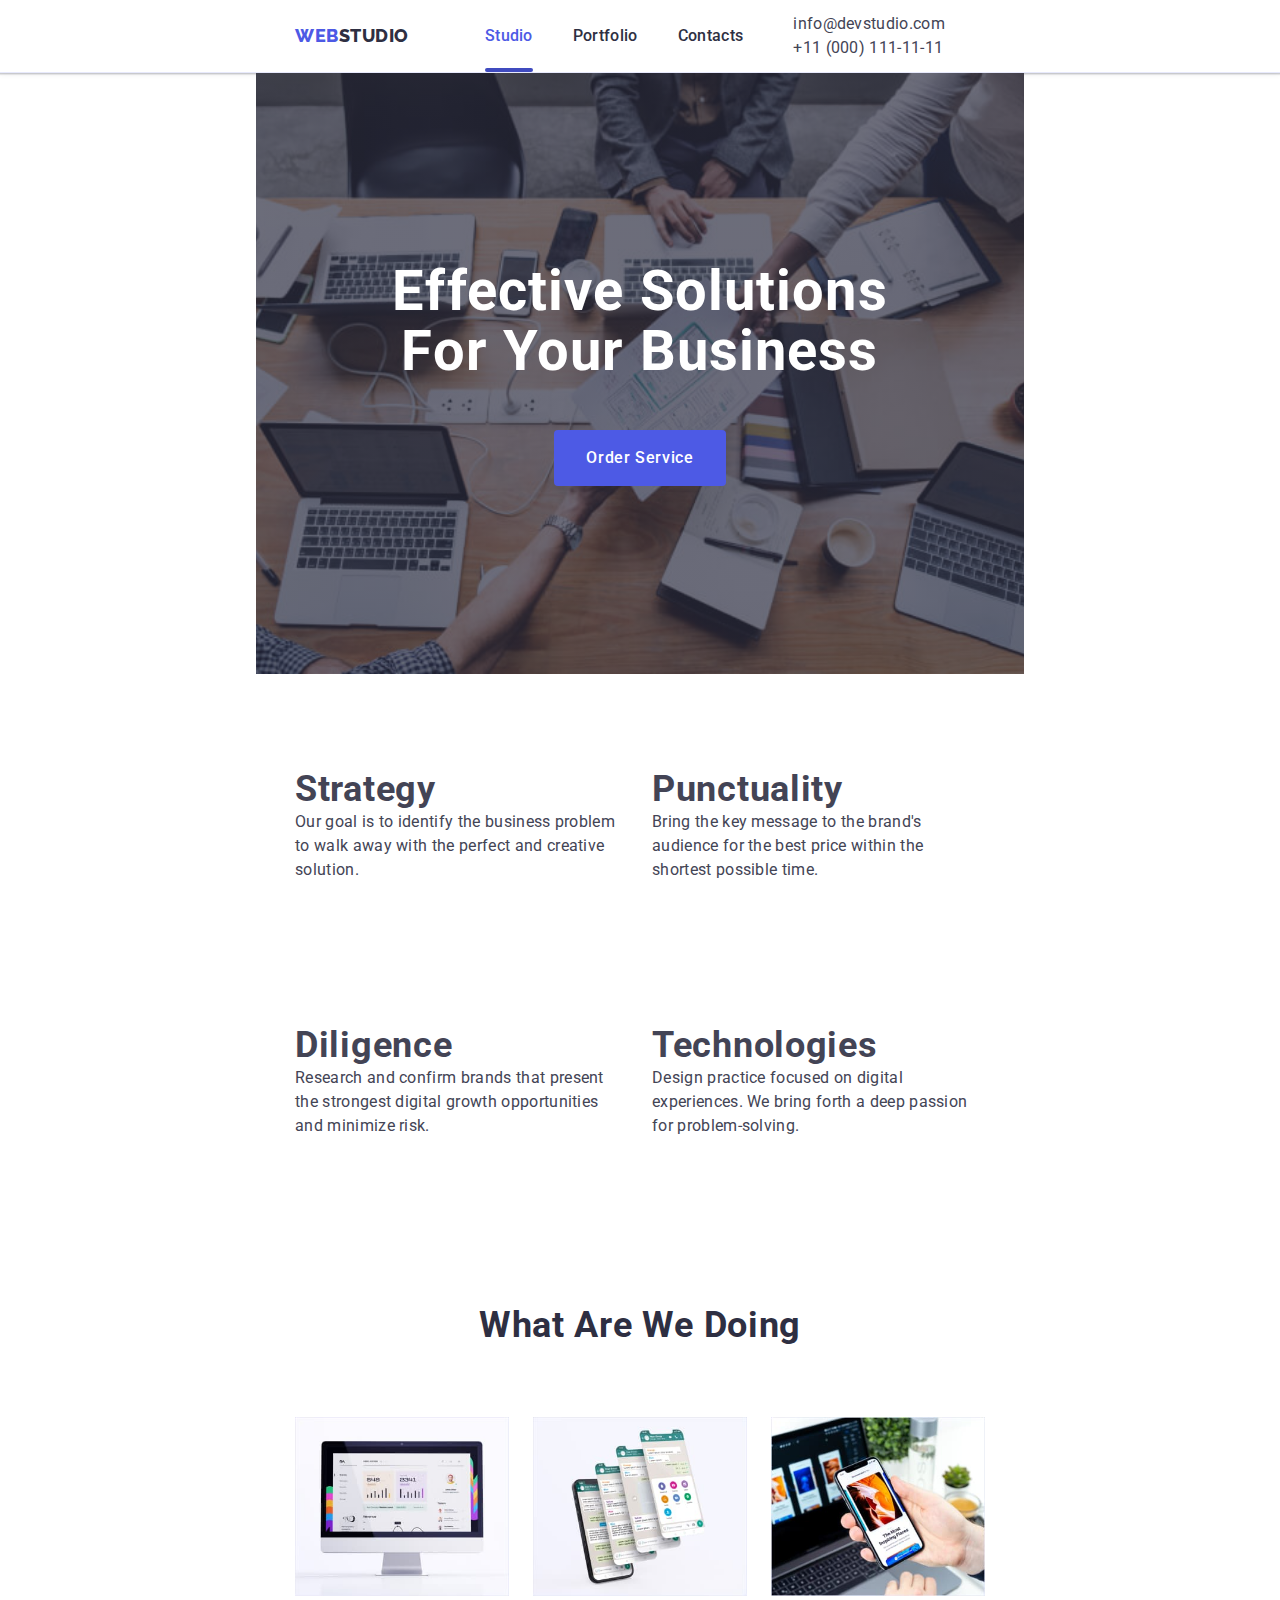
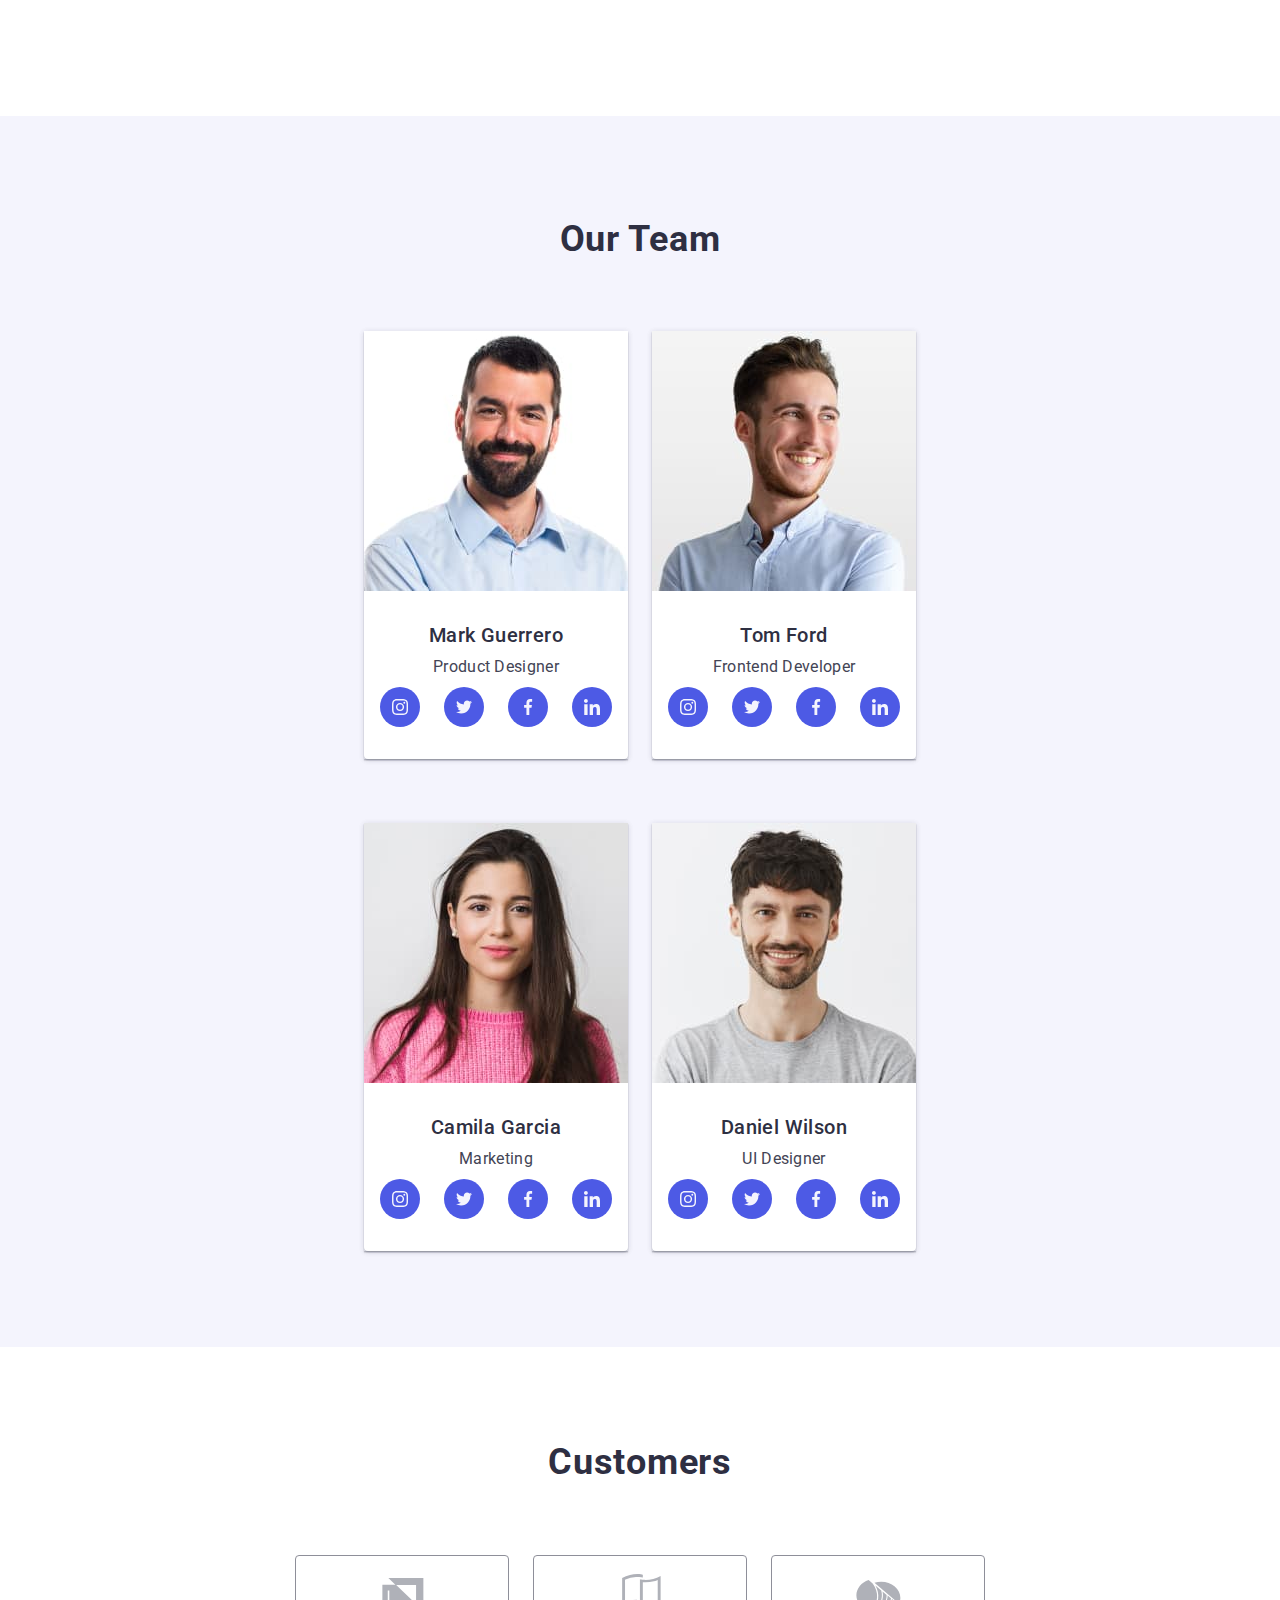
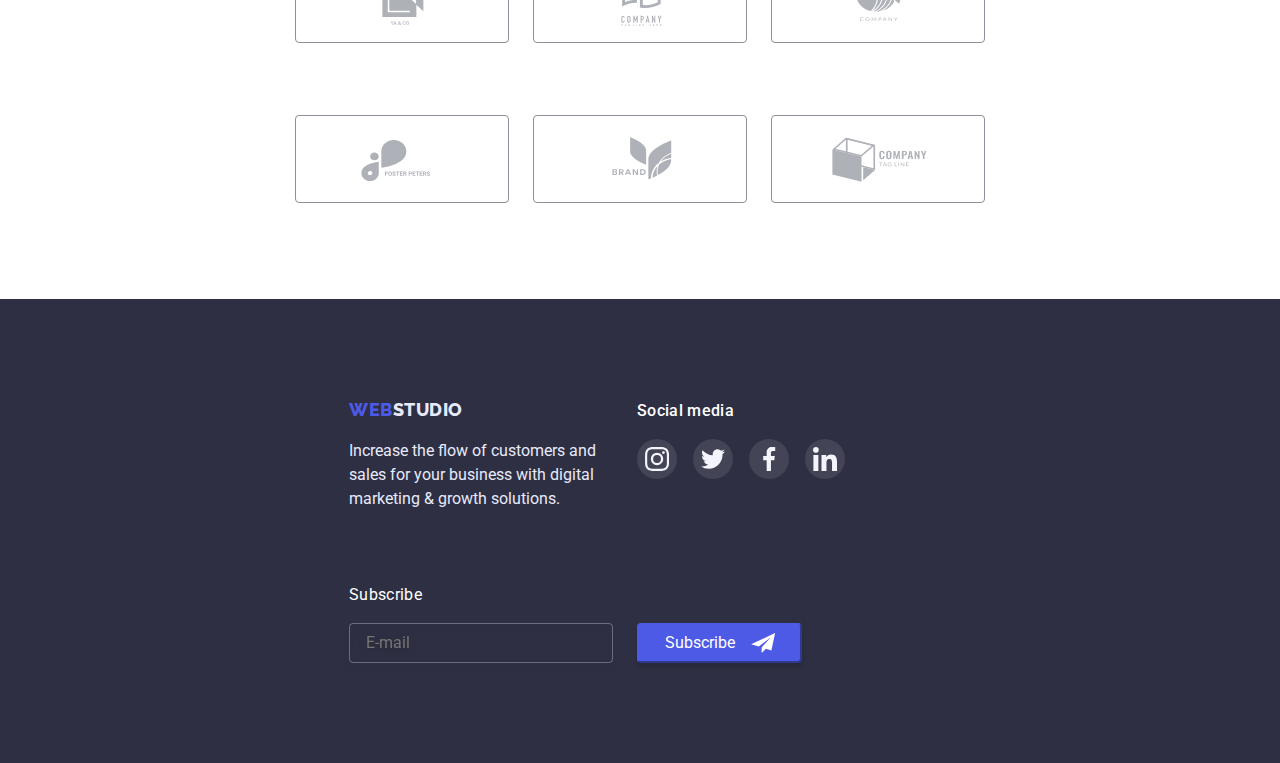
==== commit 8bbb8e27: "css" ====
--- a/index.html
+++ b/index.html
@@ -41,7 +41,7 @@
                     </li>
                 </ul>
             </nav>
-            <button type="button" class="mobile-menu-open js-open-menu is-open">
+            <button type="button" class="mobile-menu-open js-open-menu is-open aria-expanded">
                 <svg class="mobile-open-menu-icon" width="32" height="22">
                     <use href="./images/icons.svg#icon-burger-btn"></use>
                 </svg>
@@ -89,7 +89,7 @@
                         </ul>
                     </adress>
                     <ul class="mobile-social-list list">
-                        <li class="mobile-">
+                        <li class="mobile-social-list-item">
                             <a href="" class="mobile-social-list-link">
                                 <svg class="mobile-social-list-icon" width="16" height="16">
                                     <use href="./images/icons.svg#icon-instagram-2"></use>
--- a/css/main.css
+++ b/css/main.css
@@ -142,7 +142,7 @@
 
 .mobile-menu-container {
   display: flex;
-  flex-direction: column;
+
   position: fixed;
   width: 100%;
   height: 100%;
@@ -166,8 +166,10 @@
 }
 
 .menu-container {
+  width: 100%;
   position: relative;
-
+  display: flex;
+  flex-direction: column;
   padding-top: 40px;
   padding-left: 40px;
   padding-right: 40px;
@@ -218,14 +220,10 @@
   margin-top: 40px;
 }
 
-.mobile-contact {
-  margin-top: 284px;
-}
-
 .mobile-social-list {
   display: flex;
   justify-content: start;
-  gap: 56px;
+
   margin-top: 48px;
 }
 
@@ -242,6 +240,10 @@
 
 .mobile-social-list-icon {
   fill: var(--social-list-icon-color);
+}
+
+.mobile-social-list-item {
+  width: calc((100% -56px) / 4);
 }
 
 /* site-nav */
@@ -376,7 +378,7 @@
 }
 
 /*features*/
-@media screen and (max-width: 1440px) {
+@media screen and (max-width: 1200px) {
   .features-list-link {
     display: none;
   }
@@ -442,7 +444,7 @@
 
 .exemples-list {
   display: flex;
-  flex-wrap: wrap;
+
   gap: 24px;
 }
 /* .exemples-card:not(:nth-child(3n)) {
@@ -669,8 +671,7 @@
 /*portfolio*/
 
 .section-portfolio {
-  padding-top: 96px;
-  padding-bottom: 120px;
+  padding: 48px 16px;
 }
 
 .filtr-btn {
--- a/css/mobile.css
+++ b/css/mobile.css
@@ -17,7 +17,7 @@
   }
 }
 
-@media screen and (max-width: 780px) {
+@media screen and (max-width: 767px) {
   .site-nav {
     display: none;
   }
@@ -40,7 +40,7 @@
   }
 
   .modal-mobile-number {
-    font-size: 36px;
+    font-size: 25px;
     line-height: 1.11;
     text-decoration: none;
     letter-spacing: 0.02em;
@@ -59,7 +59,7 @@
   }
 }
 
-@media screen and (max-width: 1440px) {
+@media screen and (max-width: 1200px) {
   .features-list-link {
     display: none;
   }
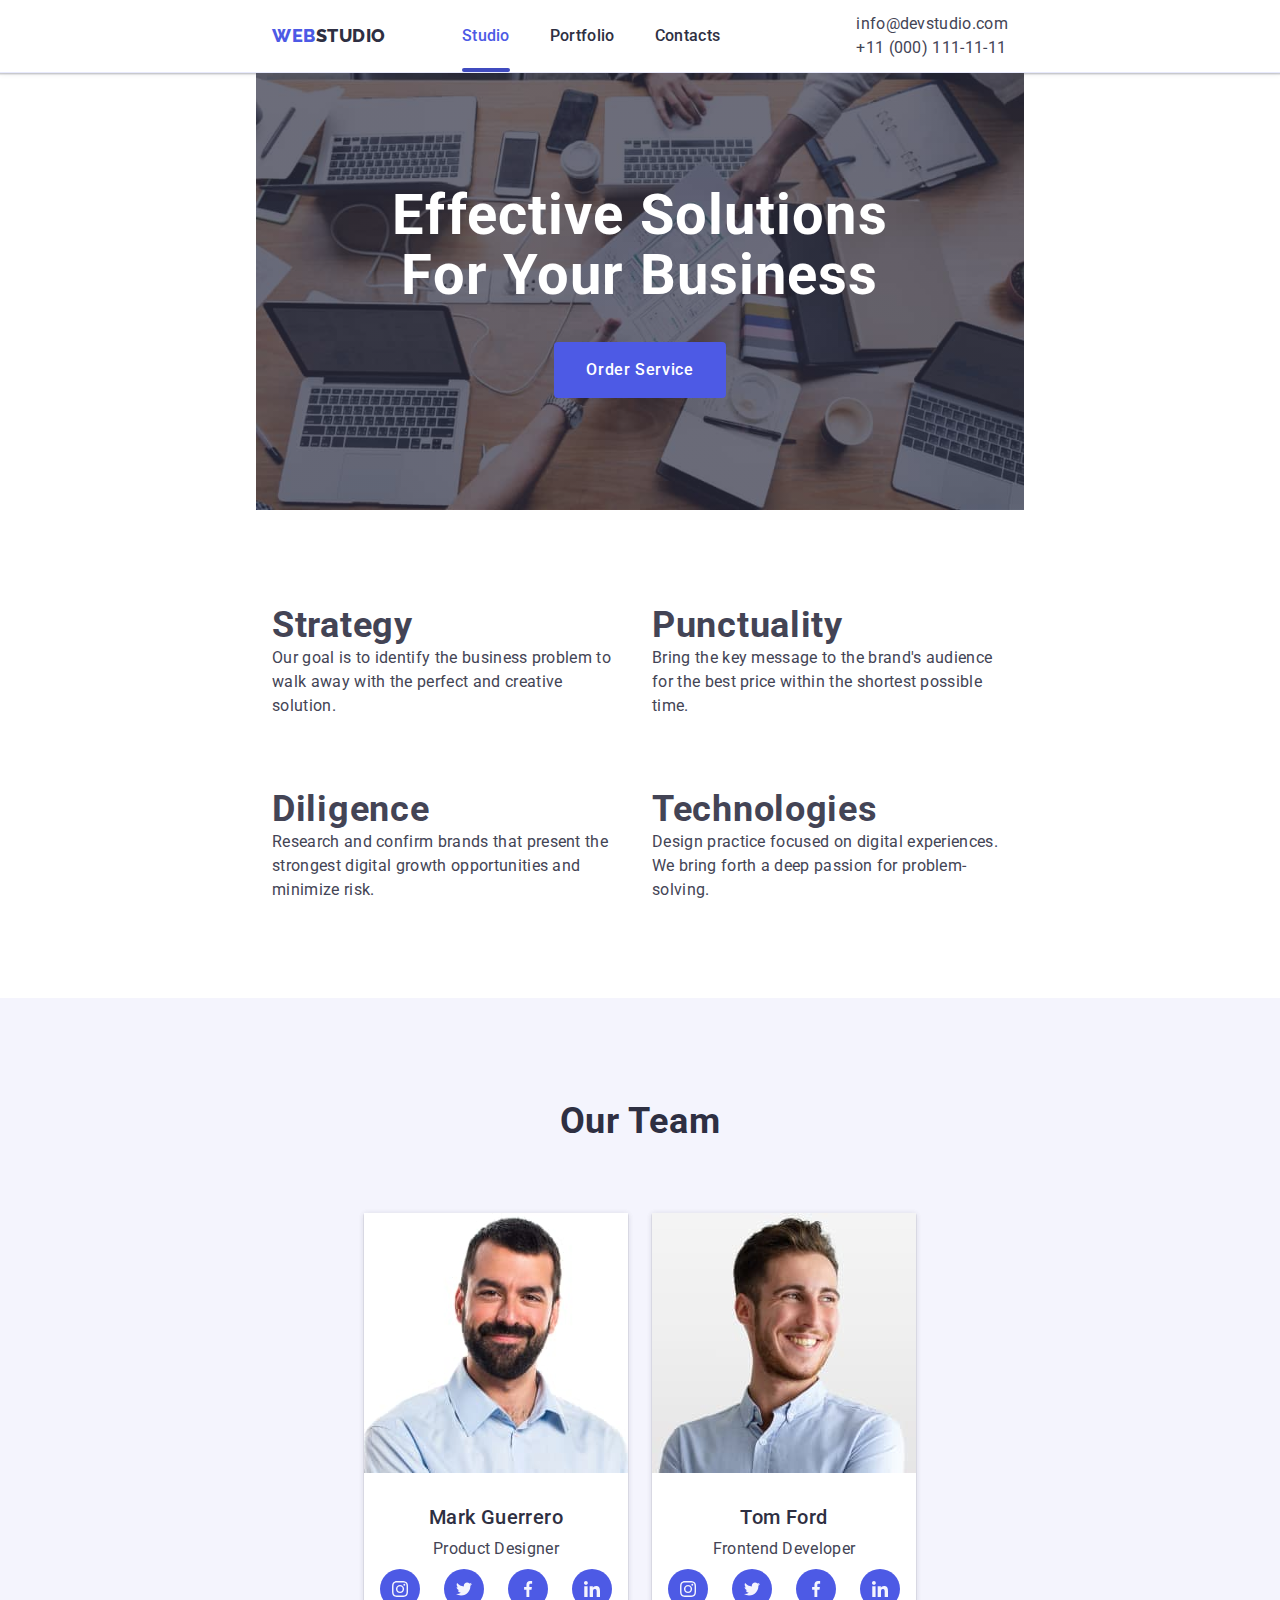
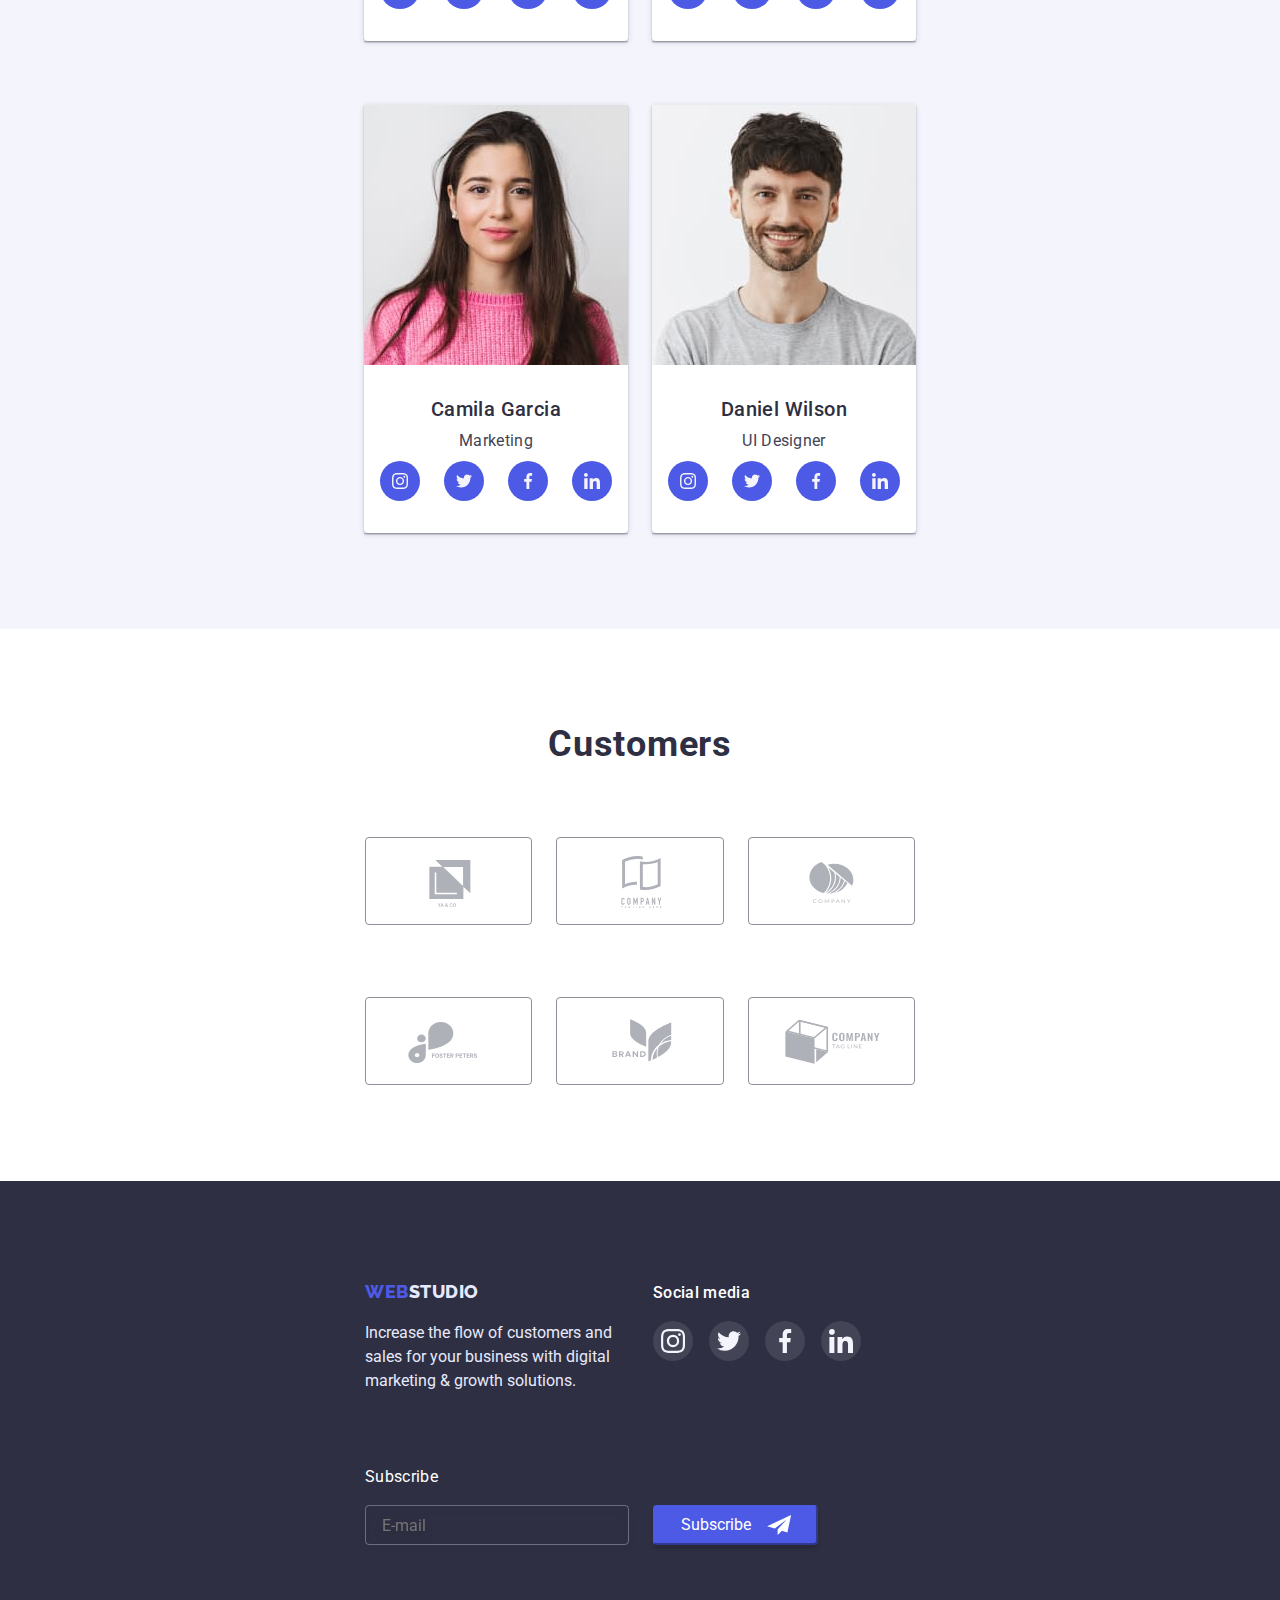
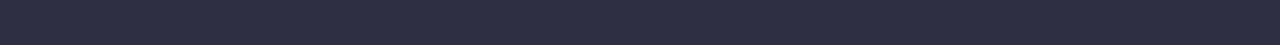
==== commit ddb976bc: "css" ====
--- a/index.html
+++ b/index.html
@@ -299,7 +299,7 @@
                                     srcset="./images-tablet-studio/tablet-tom-ford@1x.jpg 1x, ./images-tablet-studio/tablet-tom-ford@2x.jpg 2x"
                                     media="(min-width: 768px)" />
                                 <source
-                                    srcset="./images-mobile-studio/mobile-tom-ford@1x.jpg 1x, ./images-mobile-studio/mobile-tom-ford@2x.jpg 2x"
+                                    srcset="./images-mobile-studio/mobile-tom-ford@1x.jpg. 1x, ./images-mobile-studio/mobile-tom-ford@2x.jpg 2x"
                                     media="(min-width: 320px)" />
                                 <img src="./images/Tom_Ford@1x.jpg" alt="Tom Ford" width="264">
                             </picture>
@@ -450,7 +450,7 @@
 
         <section class="section-customers">
 
-            <div class="container">
+            <div class="container customers-container">
                 <h2 class="section-title">Customers</h2>
                 <ul class="customers-list list">
                     <li class="customers-list-item">
--- a/css/main.css
+++ b/css/main.css
@@ -54,10 +54,10 @@
 /*header*/
 
 .container {
-  /* width: 1158px; */
+  max-width: 428px;
   margin: 0 auto;
-  padding-left: 15px;
-  padding-right: 15px;
+  padding-left: 16px;
+  padding-right: 16px;
 }
 
 .nav-link {
@@ -94,7 +94,7 @@
 }
 
 .header-container {
-  padding: 24px 16px;
+  padding: 24px 0;
   border-bottom: 1px solid #e7e9fc;
   box-shadow: 0px 2px 1px rgba(46, 47, 66, 0.08),
     0px 1px 1px rgba(46, 47, 66, 0.16), 0px 1px 6px rgba(46, 47, 66, 0.08);
@@ -153,6 +153,7 @@
   opacity: 0;
   visibility: hidden;
   pointer-events: 0;
+
   transition: opacity 500ms linear, visibility 500ms linear;
 }
 .mobile-contacts-container {
@@ -163,6 +164,7 @@
   opacity: 1;
   visibility: visible;
   pointer-events: auto;
+  overflow: scroll;
 }
 
 .menu-container {
@@ -170,7 +172,7 @@
   position: relative;
   display: flex;
   flex-direction: column;
-  padding-top: 40px;
+  padding-top: 80px;
   padding-left: 40px;
   padding-right: 40px;
   padding-bottom: 40px;
@@ -193,7 +195,7 @@
     border-color var(--timing-function);
 }
 
-.mobile-menu-item {
+.mobile-menu-item:nth-child(n + 2) {
   margin-top: 40px;
 }
 
@@ -210,10 +212,6 @@
 
   letter-spacing: 0.02em;
   color: var(--title-text-color);
-}
-
-.mobile-contact-number {
-  margin-top: 40px;
 }
 
 .mobile-contact-email {
@@ -328,8 +326,8 @@
   margin: 0 auto;
   background-position: center;
   background-repeat: no-repeat;
-  padding-top: 188px;
-  padding-bottom: 188px;
+  padding-top: 112px;
+  padding-bottom: 112px;
   background-color: var(--background-color);
   background-image: linear-gradient(
       rgba(46, 47, 66, 0.7),
@@ -341,15 +339,13 @@
 }
 
 .hero-title {
-  margin-left: auto;
-  margin-right: auto;
-  margin-bottom: 48px;
+  margin-bottom: 72px;
+
+  font-size: 36px;
+  line-height: 1.11;
+  text-align: center;
+  letter-spacing: 0.02em;
   color: var(--primary-white-color);
-  width: 100%;
-  font-size: 56px;
-  line-height: 1.08;
-  letter-spacing: 0.02em;
-  text-align: center;
   text-transform: capitalize;
 }
 
@@ -378,7 +374,7 @@
 }
 
 /*features*/
-@media screen and (max-width: 1200px) {
+@media screen and (max-width: 1440px) {
   .features-list-link {
     display: none;
   }
@@ -428,7 +424,7 @@
 }
 
 .sections-features {
-  padding: 75px 16px 96px 16px;
+  padding: 75px 0 96px 0;
 }
 
 .section .title,
@@ -542,19 +538,19 @@
 
 .section-customers {
   width: 100%;
-  padding: 96px 16px;
+  padding: 96px 0;
 }
 
 .customers-list {
   display: flex;
   flex-wrap: wrap;
   justify-content: center;
-  gap: 24px;
+  gap: 16px;
   row-gap: 72px;
 }
 
 .customers-list-item {
-  width: calc((100% - 24px) / 2);
+  width: calc((100% - 16px) / 2);
 }
 
 .customers-list-link {
@@ -563,7 +559,7 @@
   justify-content: center;
   align-items: center;
   width: auto;
-  height: auto;
+  height: 88px;
   color: var(--customers-border-color);
   border: 1px solid #8e8f99;
   border-radius: 4px;
@@ -593,10 +589,14 @@
 
 .footer-studio {
   text-align: center;
+  margin-bottom: 72px;
+}
+
+.footer-social-media {
+  margin-bottom: 72px;
 }
 
 .footer-social-list {
-  margin-bottom: 72px;
   display: flex;
   margin-top: 16px;
   justify-content: center;
@@ -660,9 +660,9 @@
 }
 
 .footer-description {
-  margin-bottom: 72px;
   margin-left: auto;
   margin-right: auto;
+  text-align: left;
   margin-top: 16px;
   color: var(--additional-color);
   width: 264px;
@@ -843,6 +843,7 @@
   width: 408px;
   height: 620px;
   background-color: #fcfcfc;
+  overflow: scroll;
   box-shadow: 0px 1px 1px rgba(0, 0, 0, 0.14), 0px 1px 3px rgba(0, 0, 0, 0.12),
     0px 2px 1px rgba(0, 0, 0, 0.2);
   border-radius: 4px;
@@ -1061,7 +1062,7 @@
 .footer-modal-form-input {
   width: 100%;
   height: 40px;
-  /* padding-left: 16px; */
+  padding-left: 16px;
 
   border: 1px solid rgba(255, 255, 255, 0.3);
   filter: drop-shadow(0px 4px 4px rgba(0, 0, 0, 0.15));
--- a/css/mobile.css
+++ b/css/mobile.css
@@ -1,19 +1,30 @@
-@media screen and (min-width: 480px) {
-  .container {
-    max-width: 428px;
+@media screen and (max-width: 480px) {
+  .hero {
+    width: 100%;
+    background-image: linear-gradient(
+        rgba(46, 47, 66, 0.7),
+        rgba(46, 47, 66, 0.7)
+      ),
+      url(../images-mobile-studio/mobile-heroimg@2x.jpg);
+  }
+}
+@media screen and (max-width: 428px) {
+  .modal {
+    padding: 72px 16px 16px 16px;
+    width: calc(100% - 2 * 15px);
   }
 }
 
-@media screen and (min-device-pixel-ratio: 2),
-  screen and (-webkit-min-device-pixel-ratio: 2),
-  screen and (min-resolution: 192dpi),
-  screen and (min-resolution: 2dppx) {
+@media screen and (min-device-pixel-ratio: 2) and (min-width: 428px),
+  screen and (-webkit-min-device-pixel-ratio: 2) and (min-width: 428px),
+  screen and (min-resolution: 192dpi) and (min-width: 428px),
+  screen and (min-resolution: 2dppx) and (min-width: 428px) {
   .hero {
     background-image: linear-gradient(
         rgba(46, 47, 66, 0.7),
         rgba(46, 47, 66, 0.7)
       ),
-      url(../images-mobile-studio/mobile-heroimg@2x.jpg);
+      url(../images-tablet-studio/tablet-hero-img@2x.jpg);
   }
 }
 
@@ -57,9 +68,15 @@
     letter-spacing: 0.02em;
     color: #434455;
   }
+
+  .hero-title {
+    max-width: 320px;
+    margin: 0 auto;
+    margin-bottom: 72px;
+  }
 }
 
-@media screen and (max-width: 1200px) {
+@media screen and (max-width: 1440px) {
   .features-list-link {
     display: none;
   }
@@ -67,6 +84,17 @@
   .section-exemples {
     display: none;
   }
+
+  .filtr-btn {
+    flex-wrap: wrap;
+    justify-content: start;
+    margin-bottom: 48px;
+    gap: 24px;
+  }
+
+  .portfolio {
+    justify-content: center;
+  }
 }
 /* @media screen and (max-width: 1440px) {
   .features-list-link {
--- a/css/tablet.css
+++ b/css/tablet.css
@@ -1,6 +1,6 @@
 @media screen and (min-width: 768px) {
   .container {
-    max-width: 720px;
+    max-width: 768px;
   }
 
   .page-header-container {
@@ -22,6 +22,17 @@
     padding: 0;
   }
 
+  .contact {
+    font-size: 12px;
+    line-height: 1.16;
+
+    letter-spacing: 0.04em;
+  }
+
+  .contact-email {
+    margin-right: 0;
+  }
+
   .mobile-menu-open {
     display: none;
   }
@@ -36,34 +47,39 @@
         rgba(46, 47, 66, 0.7),
         rgba(46, 47, 66, 0.7)
       ),
-      url(../images-tablet-studio/tablet-hero-img@1x.jpg);
-  }
-
-  @media screen and (min-device-pixel-ratio: 2) and (min-width: 780px),
-    screen and (-webkit-min-device-pixel-ratio: 2) and (min-width: 780px),
-    screen and (min-resolution: 192dpi) and (min-width: 780px),
-    screen and (min-resolution: 2dppx) and (min-width: 780px) {
+      url(../images/hero-img@1x.jpg);
+  }
+
+  @media screen and (min-device-pixel-ratio: 2) and (min-width: 768px),
+    screen and (-webkit-min-device-pixel-ratio: 2) and (min-width: 768px),
+    screen and (min-resolution: 192dpi) and (min-width: 768px),
+    screen and (min-resolution: 2dppx) and (min-width: 768px) {
     .hero {
       background-image: linear-gradient(
           rgba(46, 47, 66, 0.7),
           rgba(46, 47, 66, 0.7)
         ),
-        url(../images-tablet-studio/tablet-hero-img@2x.jpg);
+        url(../images/hero-img@2x.jpg);
     }
   }
 
   .hero-title {
+    margin-left: auto;
+    margin-right: auto;
+    margin-bottom: 36px;
     width: 496px;
-  }
-
-  @media screen and (max-width: 1440px) {
+    font-size: 56px;
+    line-height: 1.08;
+  }
+
+  @media screen and (max-width: 1400px) {
     .features-list-link {
       display: none;
     }
   }
 
   .features-list-card:not(:last-child) {
-    margin-bottom: 72px;
+    margin-bottom: 0;
   }
 
   .features-list {
@@ -93,6 +109,10 @@
   .team {
     gap: 24px;
     row-gap: 64px;
+  }
+
+  .customers-container {
+    max-width: 582px;
   }
 
   .customers {
@@ -115,8 +135,42 @@
     height: 88px;
   }
 
-  .footer {
+  .section-portfolio {
+    padding: 64px 16px 92px 16px;
+  }
+
+  .portfolio {
+    row-gap: 72px;
+  }
+  @media screen and (max-width: 1199px) {
+    .portfolio-title {
+      width: calc((100% - 24px) / 2);
+    }
+  }
+
+  .filtr-btn {
+    margin-bottom: 64px;
+    justify-content: center;
+  }
+
+  /* .footer {
     padding-left: 108px;
+    padding-right: 108px;
+  } */
+
+  @media screen and (min-width: 768px), (max-width: 1440px) {
+    .footer-container {
+      max-width: 582px;
+      display: flex;
+      flex-wrap: wrap;
+      row-gap: 72px;
+    }
+
+    .footer-position {
+      display: flex;
+      flex-wrap: wrap;
+      gap: 24px;
+    }
   }
 
   .footer-position {
@@ -127,14 +181,13 @@
     display: flex;
   }
 
-  .footer-position {
-    display: flex;
-    flex-wrap: wrap;
-  }
-
   .footer-studio {
-    text-align: left;
-    margin-right: 24px;
+    margin: 0;
+    text-align: left;
+  }
+
+  .footer-social-media {
+    margin: 0;
   }
   .footer-paragraph {
     text-align: left;
@@ -164,6 +217,6 @@
   }
 
   .sections-features {
-    padding: 96px 16px;
+    padding: 96px 0;
   }
 }
--- a/css/desktop.css
+++ b/css/desktop.css
@@ -1,6 +1,6 @@
 @media screen and (min-width: 1440px) {
   .container {
-    max-width: 1200px;
+    max-width: 1158px;
   }
 
   .header-container {
@@ -19,6 +19,14 @@
     margin-left: auto;
     display: flex;
     align-items: center;
+    font-size: 16px;
+    line-height: 1.5;
+
+    letter-spacing: 0.02em;
+  }
+
+  .contact-email {
+    margin-right: 40px;
   }
 
   .adress-link {
@@ -37,7 +45,7 @@
 
   @media screen and (min-device-pixel-ratio: 2) and (min-width: 1440px),
     screen and (-webkit-min-device-pixel-ratio: 2) and (min-width: 1440px),
-    screen and (min-resolution: 192dpi) and (min-width: 1440px),
+    screen and (min-resolution: 192dpi) and (min-width: 1400px),
     screen and (min-resolution: 2dppx) and (min-width: 1440px) {
     .hero {
       background-image: linear-gradient(
@@ -91,6 +99,20 @@
     height: 88px;
   }
 
+  .section-portfolio {
+    padding-top: 96px;
+    padding-bottom: 120px;
+  }
+
+  .container-portfolio-section {
+    margin: 0 auto;
+    padding: 0;
+  }
+
+  .portfolio {
+    row-gap: 48px;
+  }
+
   .footer-container {
     display: flex;
   }
@@ -100,11 +122,14 @@
     flex-wrap: nowrap;
   }
   .footer-description {
-    margin-right: 120px;
     margin-bottom: 0;
   }
-  .footer-social-media {
-    margin-right: 80px;
+  .footer-desktop {
+    margin-left: auto;
+  }
+
+  .footer-studio {
+    margin-right: 120px;
   }
 
   .footer-modal-form-wrapper {
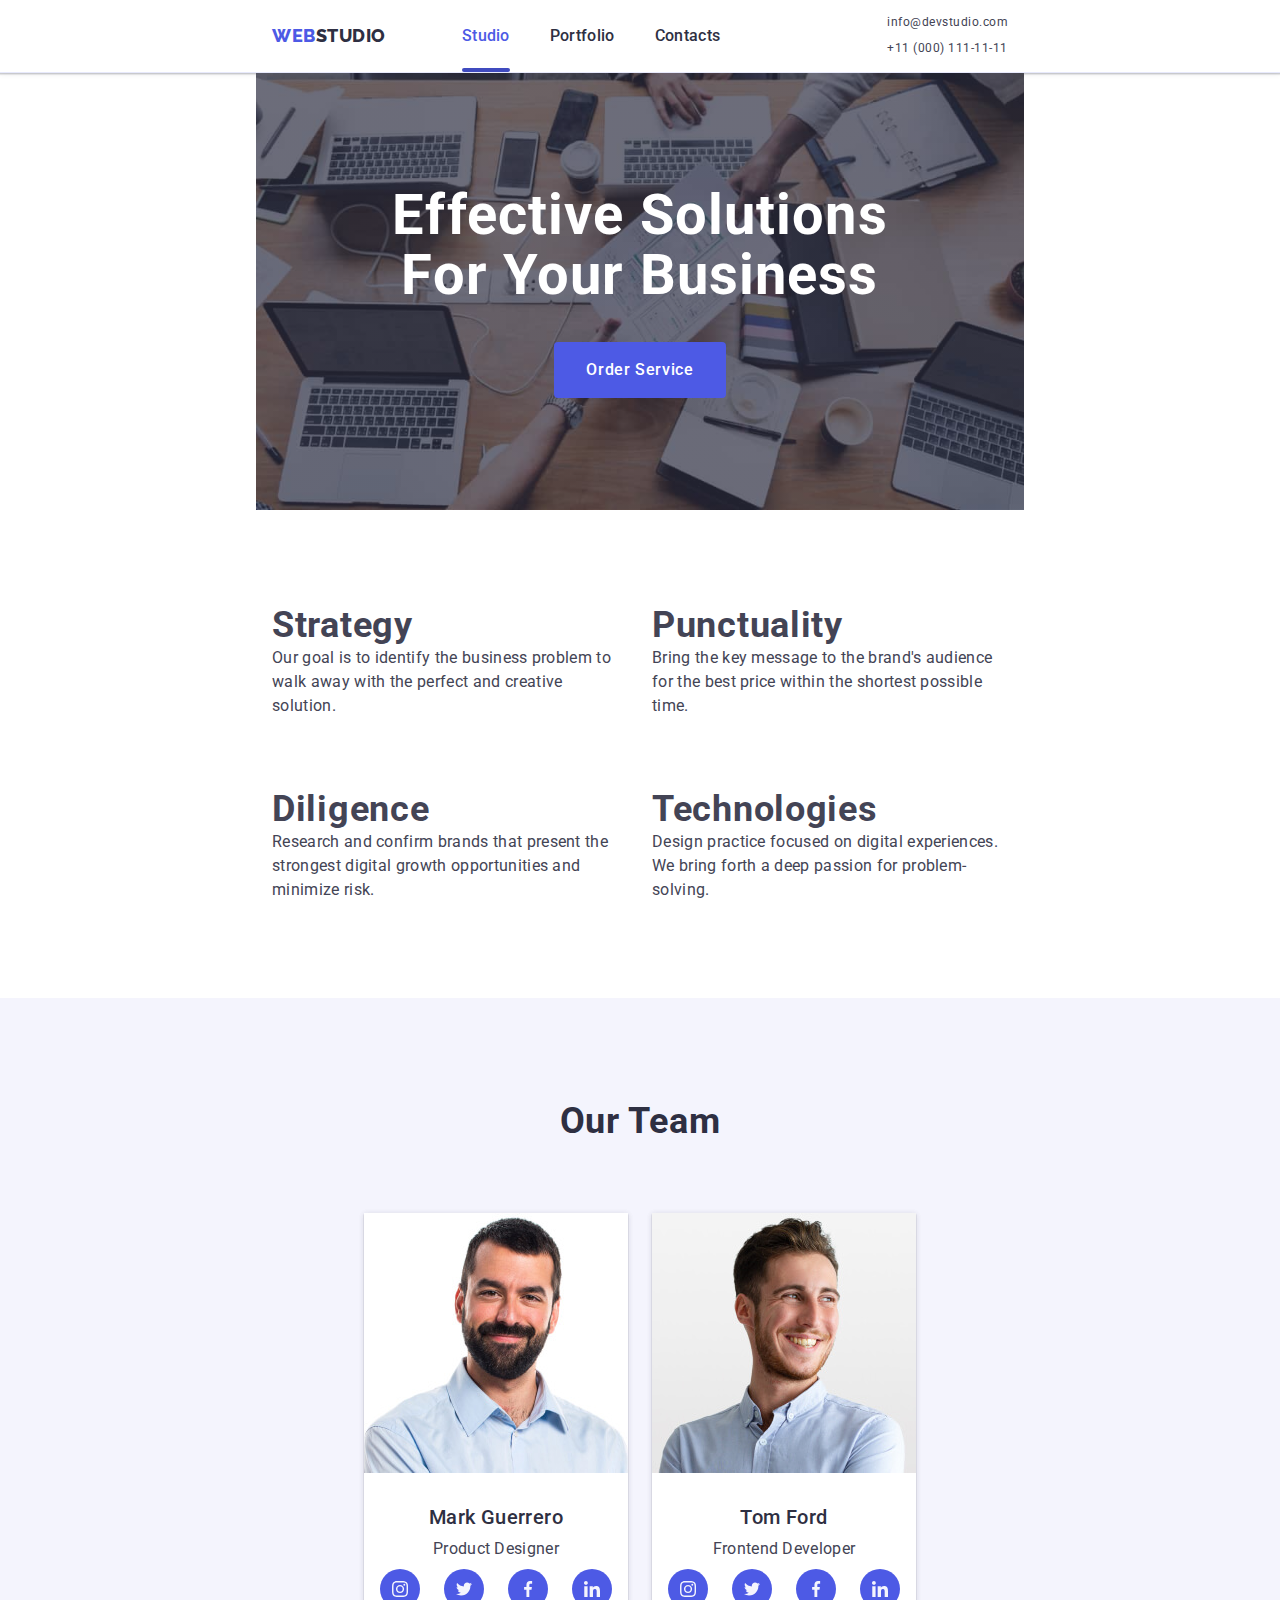
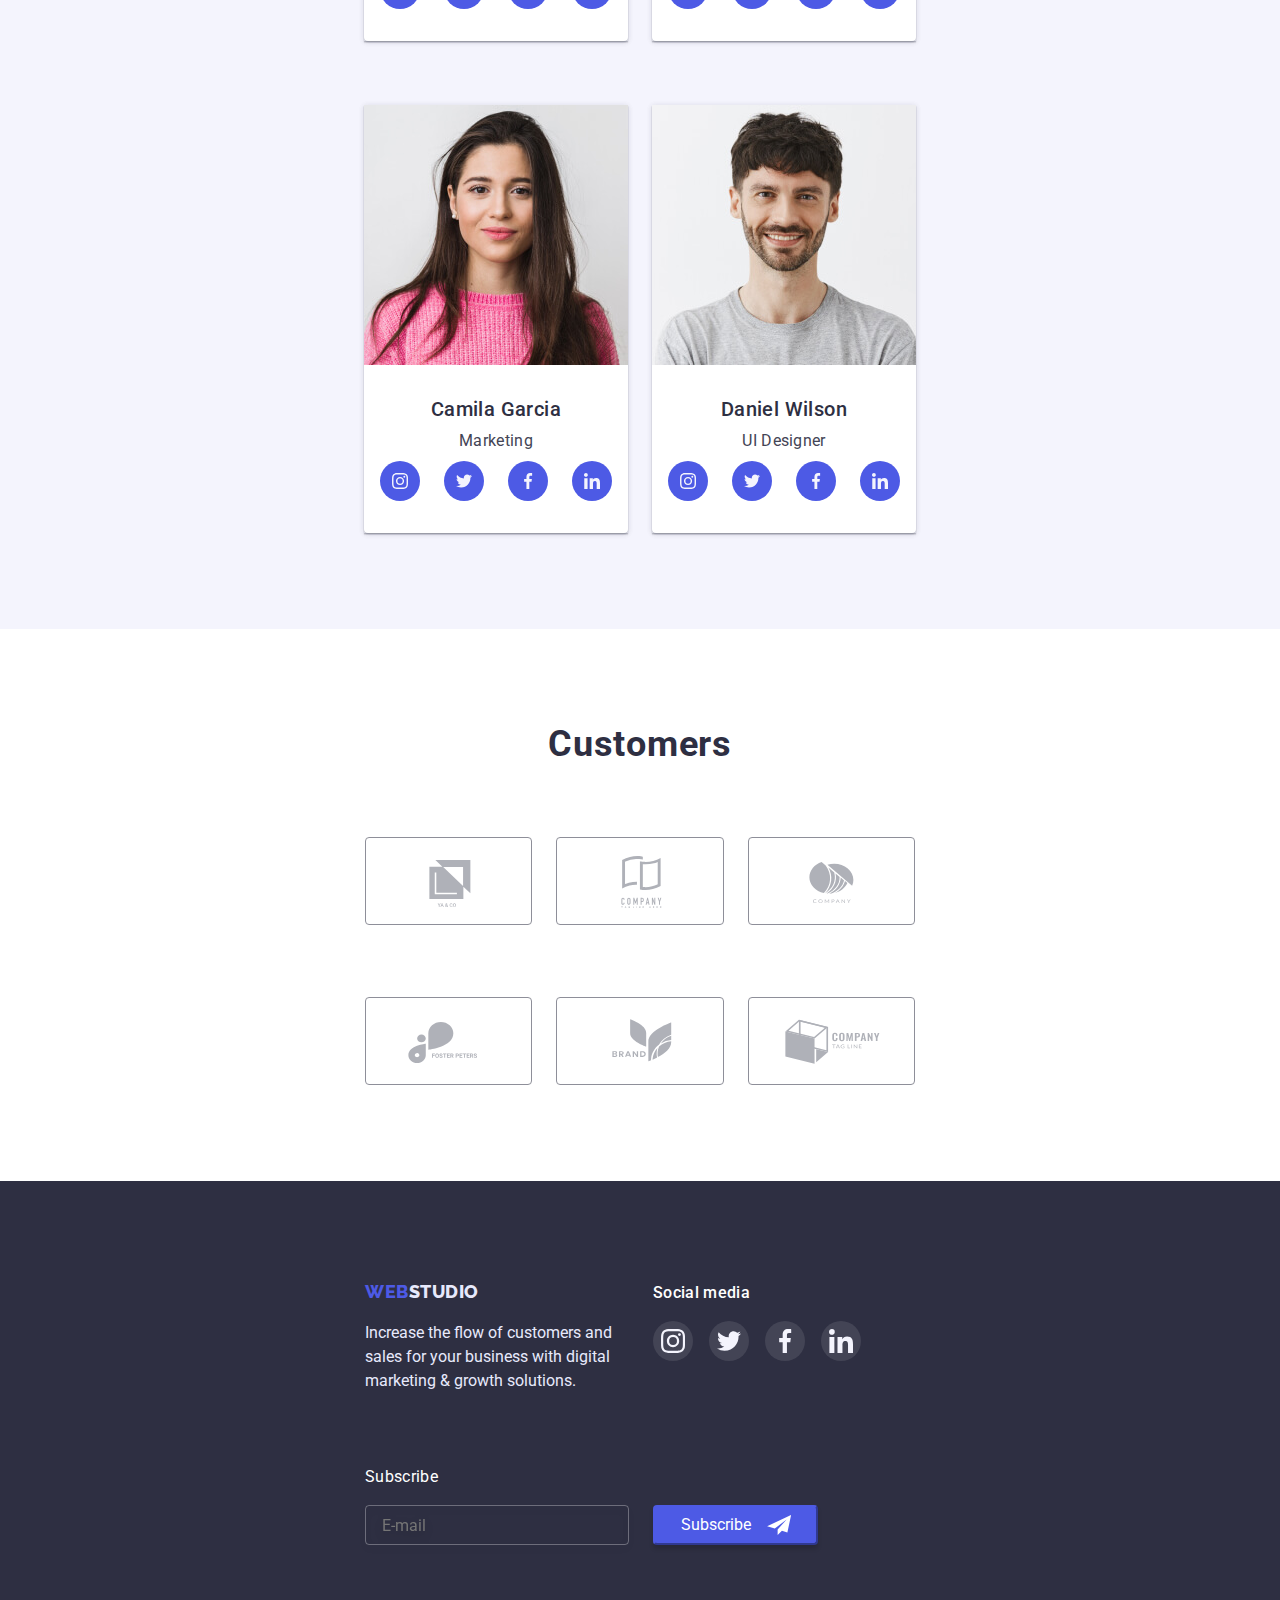
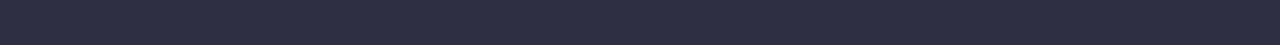
==== commit 463f20d5: "portfolio chenge" ====
--- a/index.html
+++ b/index.html
@@ -62,6 +62,7 @@
                 <button class="mobile-meniu-close-btn js-close-menu">
                     <svg class="modal-menu-close-icon" width="24" height="24">
                         <use href="./images/icons.svg#icon-close-btn"></use>
+                    </svg>
                 </button>
                 <ul class="mobile-site-nav list">
                     <li class="mobile-menu-item">
@@ -208,7 +209,7 @@
                     <li class="exemples-card">
                         <picture>
                             <source srcset="./images/personalcomputer@1x.jpg 1x, ./images/personalcomputer@2x.jpg 2x"
-                                media="(min-width: 1200px)" />
+                                media="(min-width: 1440px)" />
                             <img src="./images/personalcomputer@1x.jpg" alt="personal-computer" width="360">
                         </picture>
 
@@ -216,7 +217,7 @@
                     <li class="exemples-card">
                         <picture>
                             <source srcset="./images/smartphone@1x.jpg 1x, ./images/smartphone@2x.jpg  2x"
-                                media="(min-width: 1200px)" />
+                                media="(min-width: 1440px)" />
                             <img src="./images/smartphone@1x.jpg" alt="smartphone" width="360">
                         </picture>
                     </li>
@@ -224,7 +225,7 @@
                         <picture>
                             <source
                                 srcset="./images/smartphone_in_hand@1x.jpg 1x, ./images/smartphone_in_hand@2x.jpg  2x"
-                                media="(min-width: 1200px)" />
+                                media="(min-width: 1440px)" />
                             <img src="./images/smartphone_in_hand@1x.jpg" alt="hand-holding-a-phone" width="360">
                         </picture>
 
@@ -245,7 +246,7 @@
                         <div class="team--title-wrap">
                             <picture>
                                 <source srcset="./images/Mark@1x.jpg 1x, ./images/Mark@2x.jpg 2x"
-                                    media="(min-width: 1200px)" />
+                                    media="(min-width: 1440px)" />
                                 <source
                                     srcset="./images-tablet-studio/tablet-mark-gurrero@1x.jpg 1x, ./images-tablet-studio/tablet-mark-gurrero@2x.jpg 2x"
                                     media="(min-width: 768px)" />
@@ -294,12 +295,12 @@
                         <div class="team--title-wrap">
                             <picture>
                                 <source srcset="./images/Tom_Ford@1x.jpg 1x, ./images/Tom_Ford@2x.jpg 2x"
-                                    media="(min-width: 1200px)" />
+                                    media="(min-width: 1440px)" />
                                 <source
                                     srcset="./images-tablet-studio/tablet-tom-ford@1x.jpg 1x, ./images-tablet-studio/tablet-tom-ford@2x.jpg 2x"
                                     media="(min-width: 768px)" />
                                 <source
-                                    srcset="./images-mobile-studio/mobile-tom-ford@1x.jpg. 1x, ./images-mobile-studio/mobile-tom-ford@2x.jpg 2x"
+                                    srcset="./images-mobile-studio/mobile-tom-ford@1x.jpg 1x, ./images-mobile-studio/mobile-tom-ford@2x.jpg 2x"
                                     media="(min-width: 320px)" />
                                 <img src="./images/Tom_Ford@1x.jpg" alt="Tom Ford" width="264">
                             </picture>
@@ -344,7 +345,7 @@
                         <div class="team--title-wrap">
                             <picture>
                                 <source srcset="./images/Camila_Garcia@1x.jpg 1x, ./images/Camila_Garcia@2x.jpg 2x"
-                                    media="(min-width: 1200px)" />
+                                    media="(min-width: 1440px)" />
                                 <source
                                     srcset="./images-tablet-studio/tablet-camila-garcia@1x.jpg 1x, ./images-tablet-studio/tablet-camila-garcia@2x.jpg 2x"
                                     media="(min-width: 768px)" />
@@ -394,7 +395,7 @@
                         <div class="team--title-wrap">
                             <picture>
                                 <source srcset="./images/Daniel_Wilson@1x.jpg 1x, ./images/Daniel_Wilson@2x.jpg 2x"
-                                    media="(min-width: 1200px)" />
+                                    media="(min-width: 1440px)" />
                                 <source
                                     srcset="./images-tablet-studio/tablet-daniel-wilson@1x.jpg 1x, ./images-tablet-studio/tablet-daniel-wilson@2x.jpg 2x"
                                     media="(min-width: 768px)" />
--- a/css/main.css
+++ b/css/main.css
@@ -152,7 +152,6 @@
   background-color: var(--primary-white-color);
   opacity: 0;
   visibility: hidden;
-  pointer-events: 0;
 
   transition: opacity 500ms linear, visibility 500ms linear;
 }
@@ -254,12 +253,6 @@
   margin-left: auto;
 }
 
-/* .contact {
-  margin-left: auto;
-  display: flex;
-  align-items: center;
-} */
-
 .contact-email {
   margin-left: auto;
   margin-right: 40px;
@@ -294,9 +287,9 @@
 .contact .link {
   color: var(--title-text-color);
 
-  font-size: 16px;
-  line-height: 1.5;
-  letter-spacing: 0.02em;
+  /* font-size: 16px;
+  line-height: 1.5;
+  letter-spacing: 0.02em; */
   text-decoration: none;
   transition: color var(--timing-function);
 }
@@ -671,7 +664,7 @@
 /*portfolio*/
 
 .section-portfolio {
-  padding: 48px 16px;
+  padding: 48px 0;
 }
 
 .filtr-btn {
--- a/css/tablet.css
+++ b/css/tablet.css
@@ -22,7 +22,7 @@
     padding: 0;
   }
 
-  .contact {
+  .adress-link {
     font-size: 12px;
     line-height: 1.16;
 
@@ -30,6 +30,7 @@
   }
 
   .contact-email {
+    margin-bottom: 12px;
     margin-right: 0;
   }
 
@@ -136,13 +137,14 @@
   }
 
   .section-portfolio {
-    padding: 64px 16px 92px 16px;
+    padding-top: 64px;
+    padding-bottom: 92px;
   }
 
   .portfolio {
     row-gap: 72px;
   }
-  @media screen and (max-width: 1199px) {
+  @media screen and (max-width: 1440px) {
     .portfolio-title {
       width: calc((100% - 24px) / 2);
     }
@@ -167,9 +169,9 @@
     }
 
     .footer-position {
+      gap: 24px;
       display: flex;
       flex-wrap: wrap;
-      gap: 24px;
     }
   }
 
